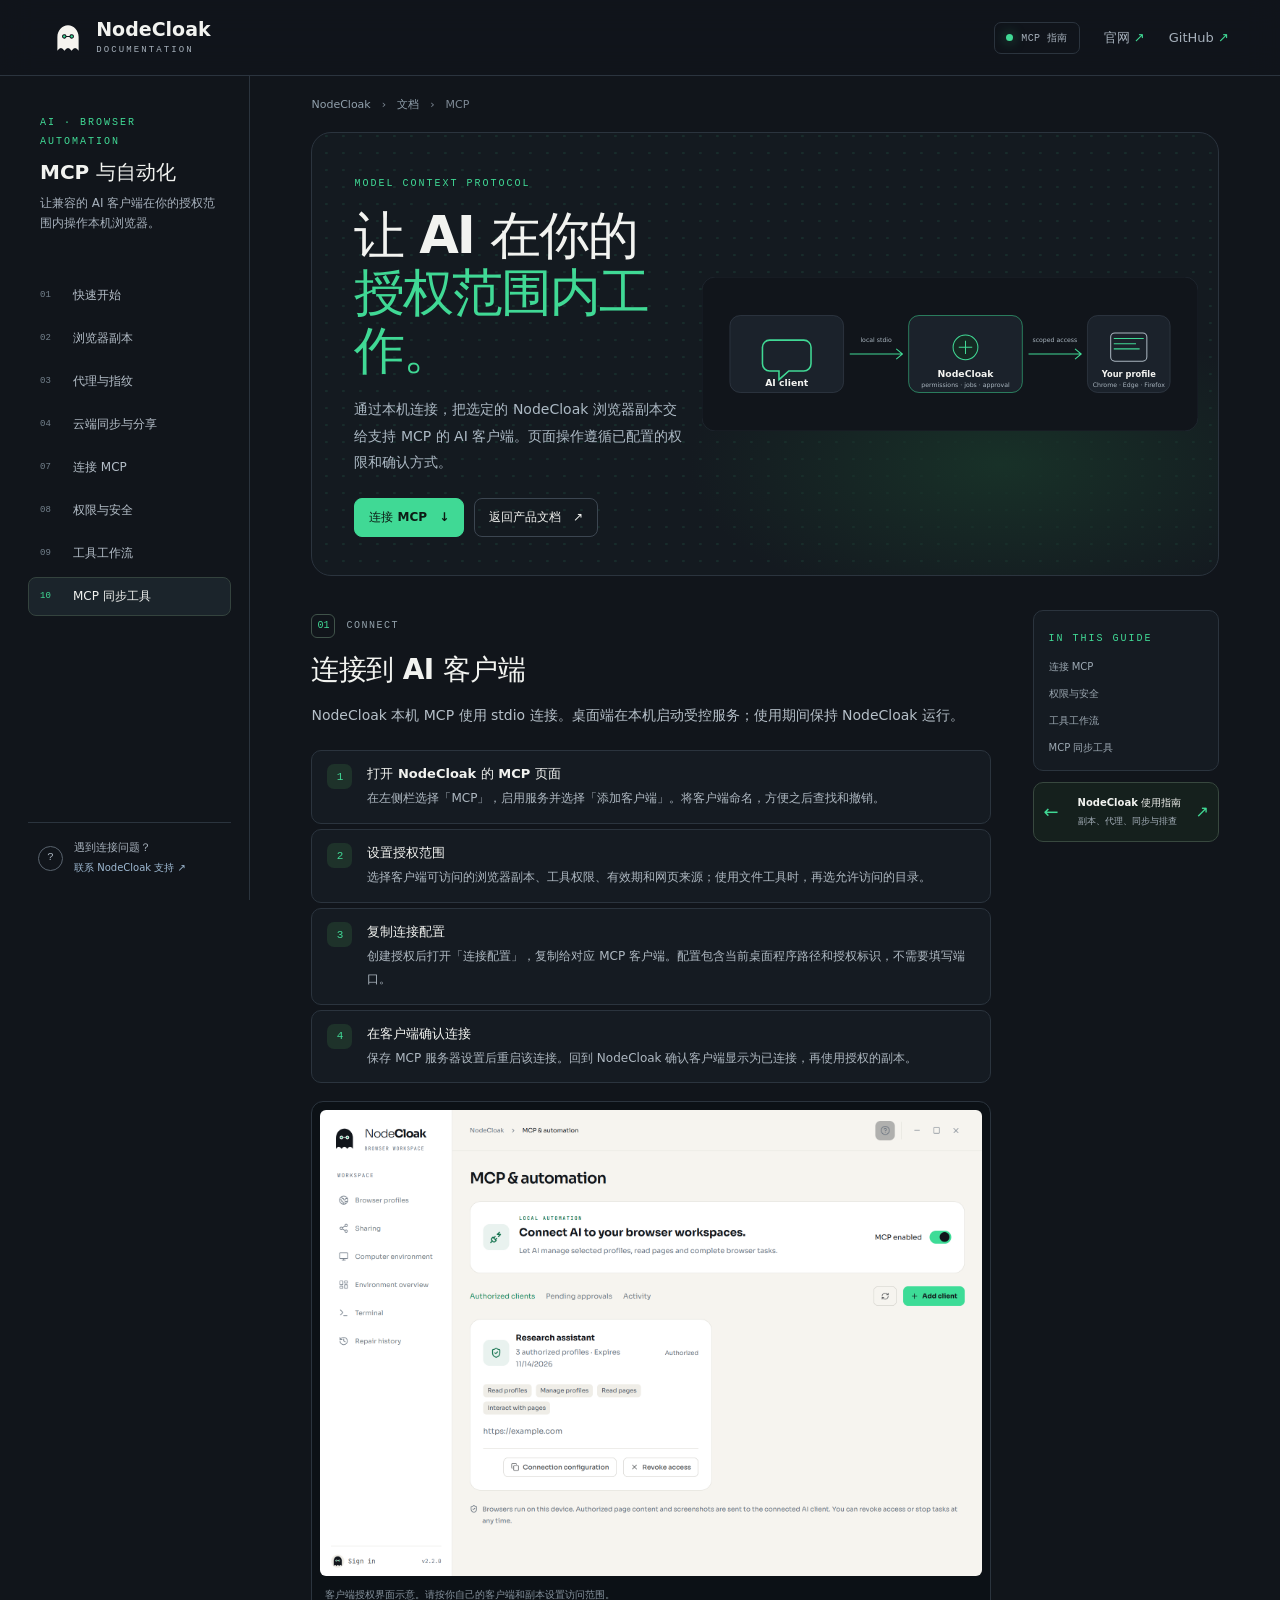
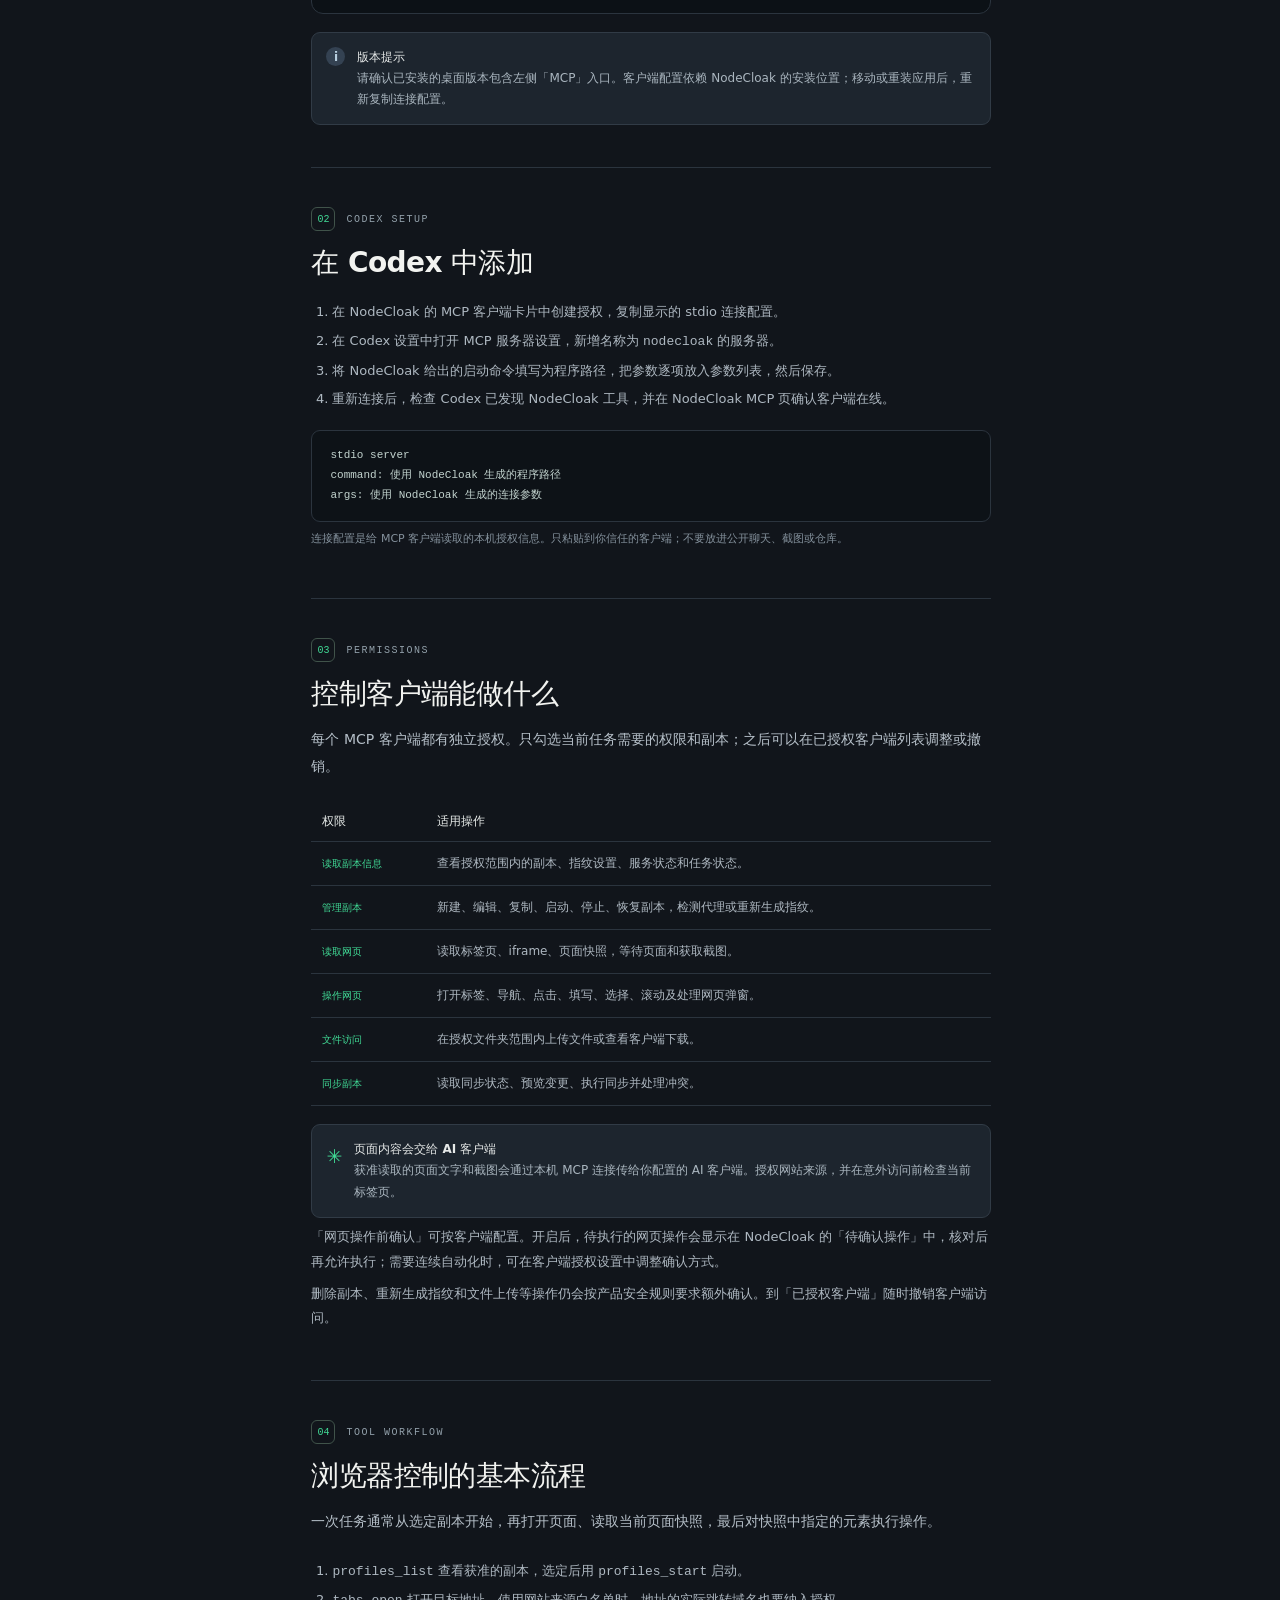
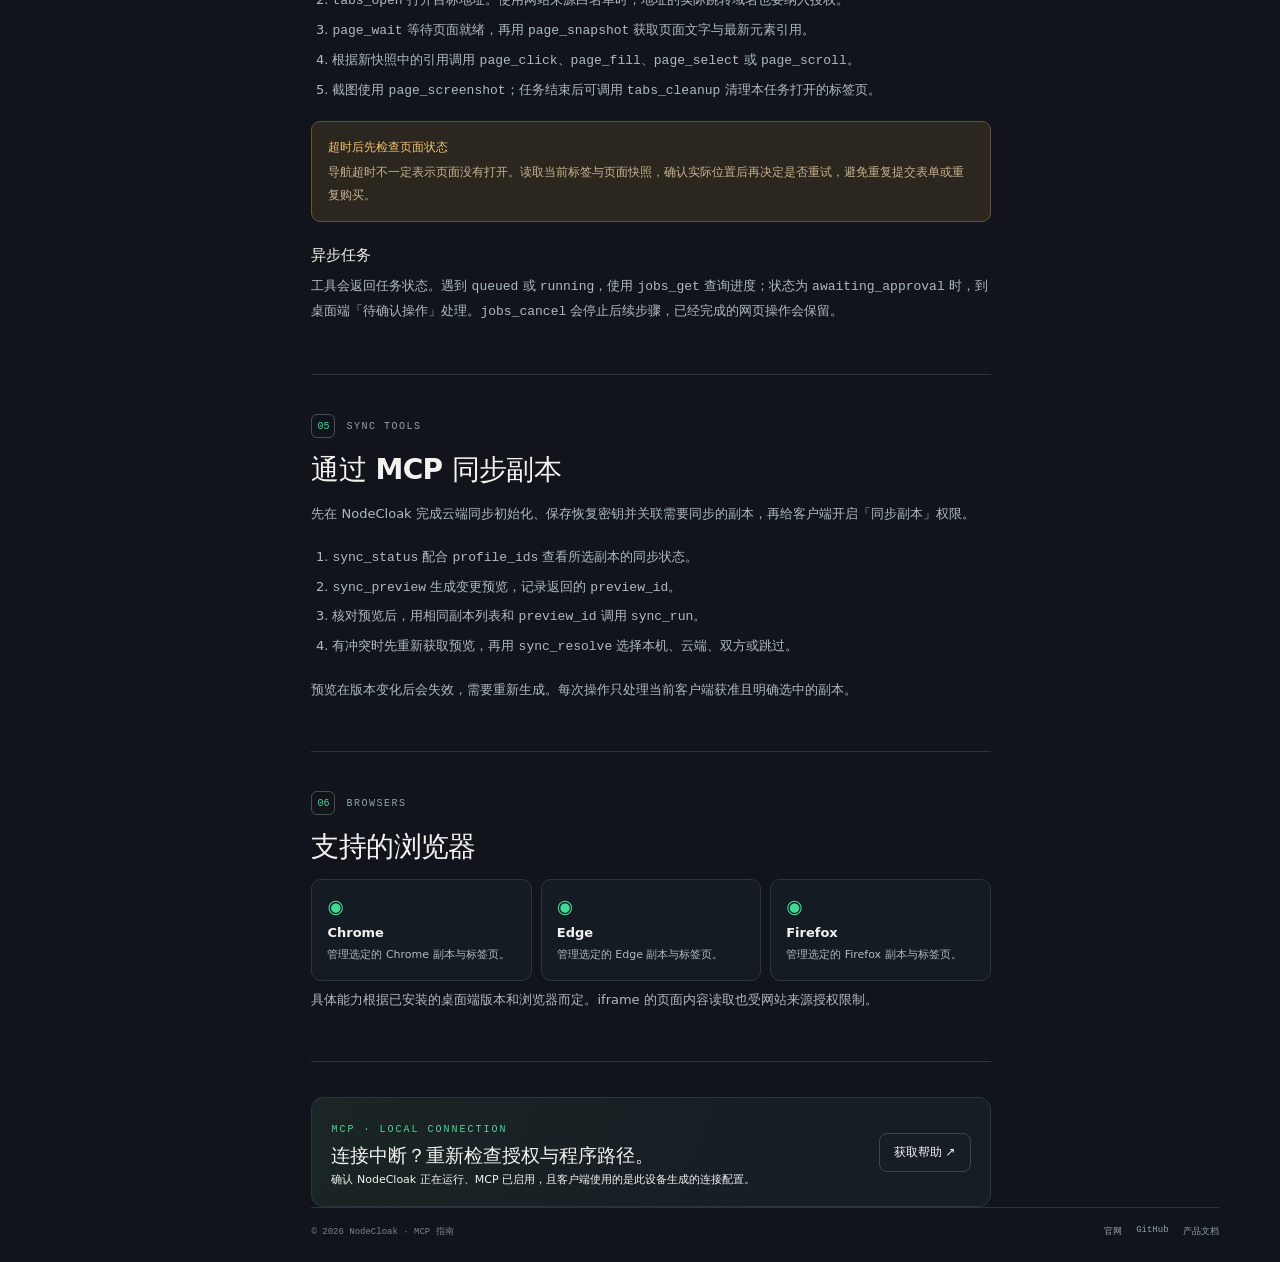
==== mcp.html @ 2ee0578e "docs: publish NodeCloak product and MCP guides" ====
<!doctype html>
<html lang="zh-CN">
<head>
  <meta charset="utf-8"><meta name="viewport" content="width=device-width, initial-scale=1"><meta name="theme-color" content="#11151b">
  <meta name="description" content="NodeCloak MCP 用户指南：将本机 Chrome、Edge、Firefox 副本连接到支持 MCP 的 AI 客户端。">
  <title>MCP 与自动化 · NodeCloak 文档</title><link rel="icon" type="image/svg+xml" href="assets/logo.svg"><link rel="stylesheet" href="assets/docs.css"><script defer src="assets/docs.js"></script>
</head>
<body class="mcp-page">
  <a class="skip" href="#content">跳到文档</a>
  <header class="topbar"><a class="brand" href="index.html" aria-label="NodeCloak 文档首页"><img src="assets/logo.svg" alt=""><span>Node<span class="brand-strong">Cloak</span><small>DOCUMENTATION</small></span></a><div class="top-actions"><span class="version"><i></i> MCP 指南</span><a class="top-link" href="https://nodecloak.com/">官网 <span>↗</span></a><a class="top-link github" href="https://github.com/nodecloak/nodecloak-docs">GitHub <span>↗</span></a><button class="menu-button" type="button" aria-expanded="false" aria-controls="sidebar">目录</button></div></header>
  <div class="layout"><aside class="sidebar" id="sidebar" aria-label="文档目录"><div class="sidebar-intro"><span class="eyebrow">AI · BROWSER AUTOMATION</span><h2>MCP 与自动化</h2><p>让兼容的 AI 客户端在你的授权范围内操作本机浏览器。</p></div><nav class="side-nav"><a href="index.html#start"><span>01</span>快速开始</a><a href="index.html#profiles"><span>02</span>浏览器副本</a><a href="index.html#proxy"><span>03</span>代理与指纹</a><a href="index.html#sync"><span>04</span>云端同步与分享</a><a class="active" href="#connect"><span>07</span>连接 MCP</a><a href="#permissions"><span>08</span>权限与安全</a><a href="#workflow"><span>09</span>工具工作流</a><a href="#sync-tools"><span>10</span>MCP 同步工具</a></nav><div class="sidebar-bottom"><div class="help-mark">?</div><p>遇到连接问题？<br><a href="https://nodecloak.com/contact/">联系 NodeCloak 支持 ↗</a></p></div></aside>
  <main id="content" class="content"><div class="crumb"><a href="https://nodecloak.com/">NodeCloak</a><span>›</span><a href="index.html">文档</a><span>›</span><span>MCP</span></div>
    <section class="hero searchable" data-search="MCP AI agent model context protocol stdio browser automation Codex Chrome Edge Firefox"><div class="hero-copy"><span class="eyebrow">MODEL CONTEXT PROTOCOL</span><h1>让 AI 在你的<br><em>授权范围内工作。</em></h1><p>通过本机连接，把选定的 NodeCloak 浏览器副本交给支持 MCP 的 AI 客户端。页面操作遵循已配置的权限和确认方式。</p><div class="hero-actions"><a class="button primary" href="#connect">连接 MCP <span>↓</span></a><a class="button quiet" href="index.html">返回产品文档 <span>↗</span></a></div></div><div class="hero-art"><img src="assets/mcp-flow.svg" alt="AI 客户端通过本机 stdio 连接 NodeCloak，再访问获准的 Chrome、Edge 或 Firefox 副本"></div></section>
    <div class="article-grid"><article class="article">
      <section id="connect" class="doc-section searchable" data-search="添加连接 安装 stdio Codex 客户端 NodeCloak 设置 连接配置">
        <div class="section-kicker"><span>01</span> CONNECT</div><h2>连接到 AI 客户端</h2><p class="intro">NodeCloak 本机 MCP 使用 stdio 连接。桌面端在本机启动受控服务；使用期间保持 NodeCloak 运行。</p>
        <div class="steps"><div class="step"><b>1</b><div><h3>打开 NodeCloak 的 MCP 页面</h3><p>在左侧栏选择「MCP」，启用服务并选择「添加客户端」。将客户端命名，方便之后查找和撤销。</p></div></div><div class="step"><b>2</b><div><h3>设置授权范围</h3><p>选择客户端可访问的浏览器副本、工具权限、有效期和网页来源；使用文件工具时，再选允许访问的目录。</p></div></div><div class="step"><b>3</b><div><h3>复制连接配置</h3><p>创建授权后打开「连接配置」，复制给对应 MCP 客户端。配置包含当前桌面程序路径和授权标识，不需要填写端口。</p></div></div><div class="step"><b>4</b><div><h3>在客户端确认连接</h3><p>保存 MCP 服务器设置后重启该连接。回到 NodeCloak 确认客户端显示为已连接，再使用授权的副本。</p></div></div></div>
        <figure class="screenshot"><img src="assets/mcp-client-example.png" alt="NodeCloak MCP 页面中的客户端授权设置示意"><figcaption>客户端授权界面示意。请按你自己的客户端和副本设置访问范围。</figcaption></figure>
        <figure class="note"><span class="note-icon">i</span><figcaption><strong>版本提示</strong><br>请确认已安装的桌面版本包含左侧「MCP」入口。客户端配置依赖 NodeCloak 的安装位置；移动或重装应用后，重新复制连接配置。</figcaption></figure>
      </section>
      <section class="doc-section searchable" data-search="Codex 配置方法 command args CLI codex mcp add">
        <div class="section-kicker"><span>02</span> CODEX SETUP</div><h2>在 Codex 中添加</h2><ol><li>在 NodeCloak 的 MCP 客户端卡片中创建授权，复制显示的 stdio 连接配置。</li><li>在 Codex 设置中打开 MCP 服务器设置，新增名称为 <code>nodecloak</code> 的服务器。</li><li>将 NodeCloak 给出的启动命令填写为程序路径，把参数逐项放入参数列表，然后保存。</li><li>重新连接后，检查 Codex 已发现 NodeCloak 工具，并在 NodeCloak MCP 页确认客户端在线。</li></ol><div class="flow-code">stdio server<br>command: 使用 NodeCloak 生成的程序路径<br>args: 使用 NodeCloak 生成的连接参数</div><p class="muted">连接配置是给 MCP 客户端读取的本机授权信息。只粘贴到你信任的客户端；不要放进公开聊天、截图或仓库。</p></section>
      <section id="permissions" class="doc-section searchable" data-search="权限 管理副本 页面读取 页面写入 文件 同步 授权 确认点击 输入导航 安全">
        <div class="section-kicker"><span>03</span> PERMISSIONS</div><h2>控制客户端能做什么</h2><p class="intro">每个 MCP 客户端都有独立授权。只勾选当前任务需要的权限和副本；之后可以在已授权客户端列表调整或撤销。</p>
        <table class="permission-table"><thead><tr><th>权限</th><th>适用操作</th></tr></thead><tbody><tr><td><code>读取副本信息</code></td><td>查看授权范围内的副本、指纹设置、服务状态和任务状态。</td></tr><tr><td><code>管理副本</code></td><td>新建、编辑、复制、启动、停止、恢复副本，检测代理或重新生成指纹。</td></tr><tr><td><code>读取网页</code></td><td>读取标签页、iframe、页面快照，等待页面和获取截图。</td></tr><tr><td><code>操作网页</code></td><td>打开标签、导航、点击、填写、选择、滚动及处理网页弹窗。</td></tr><tr><td><code>文件访问</code></td><td>在授权文件夹范围内上传文件或查看客户端下载。</td></tr><tr><td><code>同步副本</code></td><td>读取同步状态、预览变更、执行同步并处理冲突。</td></tr></tbody></table>
        <figure class="callout"><span>✳</span><figcaption><strong>页面内容会交给 AI 客户端</strong><br>获准读取的页面文字和截图会通过本机 MCP 连接传给你配置的 AI 客户端。授权网站来源，并在意外访问前检查当前标签页。</figcaption></figure><p>「网页操作前确认」可按客户端配置。开启后，待执行的网页操作会显示在 NodeCloak 的「待确认操作」中，核对后再允许执行；需要连续自动化时，可在客户端授权设置中调整确认方式。</p><p>删除副本、重新生成指纹和文件上传等操作仍会按产品安全规则要求额外确认。到「已授权客户端」随时撤销客户端访问。</p></section>
      <section id="workflow" class="doc-section searchable" data-search="工具 调用 工作流 jobs_get profiles_list profiles_start tabs_open page_snapshot page_click page_fill screenshot timeout error">
        <div class="section-kicker"><span>04</span> TOOL WORKFLOW</div><h2>浏览器控制的基本流程</h2><p class="intro">一次任务通常从选定副本开始，再打开页面、读取当前页面快照，最后对快照中指定的元素执行操作。</p><ol><li><code>profiles_list</code> 查看获准的副本，选定后用 <code>profiles_start</code> 启动。</li><li><code>tabs_open</code> 打开目标地址。使用网站来源白名单时，地址的实际跳转域名也要纳入授权。</li><li><code>page_wait</code> 等待页面就绪，再用 <code>page_snapshot</code> 获取页面文字与最新元素引用。</li><li>根据新快照中的引用调用 <code>page_click</code>、<code>page_fill</code>、<code>page_select</code> 或 <code>page_scroll</code>。</li><li>截图使用 <code>page_screenshot</code>；任务结束后可调用 <code>tabs_cleanup</code> 清理本任务打开的标签页。</li></ol><div class="warning"><b>超时后先检查页面状态</b><p>导航超时不一定表示页面没有打开。读取当前标签与页面快照，确认实际位置后再决定是否重试，避免重复提交表单或重复购买。</p></div><h3>异步任务</h3><p>工具会返回任务状态。遇到 <code>queued</code> 或 <code>running</code>，使用 <code>jobs_get</code> 查询进度；状态为 <code>awaiting_approval</code> 时，到桌面端「待确认操作」处理。<code>jobs_cancel</code> 会停止后续步骤，已经完成的网页操作会保留。</p></section>
      <section id="sync-tools" class="doc-section searchable" data-search="MCP 同步工具 sync_status sync_preview sync_run sync_resolve profile_ids preview_id 冲突">
        <div class="section-kicker"><span>05</span> SYNC TOOLS</div><h2>通过 MCP 同步副本</h2><p>先在 NodeCloak 完成云端同步初始化、保存恢复密钥并关联需要同步的副本，再给客户端开启「同步副本」权限。</p><ol><li><code>sync_status</code> 配合 <code>profile_ids</code> 查看所选副本的同步状态。</li><li><code>sync_preview</code> 生成变更预览，记录返回的 <code>preview_id</code>。</li><li>核对预览后，用相同副本列表和 <code>preview_id</code> 调用 <code>sync_run</code>。</li><li>有冲突时先重新获取预览，再用 <code>sync_resolve</code> 选择本机、云端、双方或跳过。</li></ol><p>预览在版本变化后会失效，需要重新生成。每次操作只处理当前客户端获准且明确选中的副本。</p></section>
      <section class="doc-section searchable" data-search="Chrome Edge Firefox 支持 浏览器 iframe 扩展">
        <div class="section-kicker"><span>06</span> BROWSERS</div><h2>支持的浏览器</h2><div class="card-row"><div class="info-card"><span class="card-symbol">◉</span><h3>Chrome</h3><p>管理选定的 Chrome 副本与标签页。</p></div><div class="info-card"><span class="card-symbol">◉</span><h3>Edge</h3><p>管理选定的 Edge 副本与标签页。</p></div><div class="info-card"><span class="card-symbol">◉</span><h3>Firefox</h3><p>管理选定的 Firefox 副本与标签页。</p></div></div><p>具体能力根据已安装的桌面端版本和浏览器而定。iframe 的页面内容读取也受网站来源授权限制。</p></section>
      <div class="support-card"><div><span class="eyebrow">MCP · LOCAL CONNECTION</span><h3>连接中断？重新检查授权与程序路径。</h3><p>确认 NodeCloak 正在运行、MCP 已启用，且客户端使用的是此设备生成的连接配置。</p></div><a class="button quiet" href="https://nodecloak.com/contact/">获取帮助 ↗</a></div>
    </article><aside class="right-rail"><div class="rail-card"><span class="eyebrow">IN THIS GUIDE</span><nav><a href="#connect">连接 MCP</a><a href="#permissions">权限与安全</a><a href="#workflow">工具工作流</a><a href="#sync-tools">MCP 同步工具</a></nav></div><a class="mcp-card" href="index.html"><span class="mcp-icon">←</span><span><b>NodeCloak 使用指南</b><small>副本、代理、同步与排查</small></span><span class="arrow">↗</span></a></aside></div><footer class="doc-footer"><span>© 2026 NodeCloak · MCP 指南</span><span><a href="https://nodecloak.com/">官网</a><a href="https://github.com/nodecloak/nodecloak-docs">GitHub</a><a href="index.html">产品文档</a></span></footer></main></div>
</body>
</html>
---- assets/docs.css ----
:root{color-scheme:dark;--ink:#11151b;--panel:#171d25;--panel-2:#1d252e;--line:#2b343e;--text:#f2f3f0;--muted:#a6b0bb;--green:#40d995;--blue:#9eb9d2;--mono:"JetBrains Mono",ui-monospace,SFMono-Regular,Consolas,monospace;--sans:Inter,"Sora",ui-sans-serif,system-ui,-apple-system,"Segoe UI",sans-serif;font-family:var(--sans);background:var(--ink);color:var(--text);font-synthesis:none;text-rendering:optimizeLegibility;scroll-behavior:smooth}*{box-sizing:border-box}body{margin:0;min-width:320px}.skip{position:fixed;left:12px;top:-80px;z-index:30;padding:12px 16px;background:var(--green);color:#07140e;border-radius:8px}.skip:focus{top:12px}a{color:var(--blue);text-decoration:none}a:hover{color:var(--green)}button,input{font:inherit}.topbar{height:76px;position:sticky;top:0;z-index:10;display:flex;align-items:center;justify-content:space-between;padding:0 clamp(18px,4vw,56px);background:rgba(17,21,27,.93);border-bottom:1px solid var(--line);backdrop-filter:blur(16px)}.brand{display:flex;align-items:center;gap:11px;color:var(--text);font-size:19px;line-height:1;font-weight:550}.brand img{width:34px;height:42px;object-fit:contain}.brand-strong{font-weight:800}.brand small{display:block;margin-top:6px;color:var(--muted);font:9px var(--mono);letter-spacing:2.1px}.top-actions{display:flex;align-items:center;gap:24px}.top-link{font-size:13px;color:var(--muted)}.top-link span{color:var(--green)}.version{display:flex;align-items:center;gap:8px;padding:8px 11px;border:1px solid var(--line);border-radius:7px;color:var(--muted);font:10px var(--mono);letter-spacing:.4px}.version i{width:7px;height:7px;border-radius:50%;background:var(--green);box-shadow:0 0 12px #40d99588}.menu-button{display:none;background:var(--panel-2);border:1px solid var(--line);color:var(--text);padding:8px 12px;border-radius:8px}.layout{display:grid;grid-template-columns:250px minmax(0,1fr);max-width:1600px;margin:auto}.sidebar{position:sticky;top:76px;height:calc(100vh - 76px);padding:34px 18px 22px 28px;border-right:1px solid var(--line);display:flex;flex-direction:column}.sidebar-intro{padding:0 12px 20px}.eyebrow{color:var(--green);font:10px var(--mono);letter-spacing:2px}.sidebar-intro h2{font-size:20px;margin:11px 0 7px}.sidebar-intro p{font-size:12px;line-height:1.7;color:var(--muted);margin:0}.search{display:flex;align-items:center;gap:8px;height:38px;padding:0 10px;border:1px solid var(--line);background:#141920;border-radius:8px;color:var(--muted)}.search>span{font-size:21px;line-height:1}.search input{min-width:0;width:100%;border:0;outline:0;background:transparent;color:var(--text);font-size:12px}.search input::placeholder{color:#74808b}.search kbd{white-space:nowrap;border:1px solid #3a444f;border-radius:4px;padding:3px 5px;color:#8995a0;font:9px var(--mono)}.side-nav{display:grid;gap:4px;margin-top:22px}.side-nav a{display:flex;align-items:center;gap:12px;padding:10px 11px;border:1px solid transparent;border-radius:8px;color:#b4bec8;font-size:12px;transition:background .15s,color .15s}.side-nav a span{width:21px;color:#74818d;font:9px var(--mono)}.side-nav a:hover,.side-nav a.active{background:#1b242b;color:var(--text)}.side-nav a.active{border-color:#34433e}.side-nav a.active span,.side-nav .mcp-nav span{color:var(--green)}.side-nav .mcp-nav{margin-top:10px;border-top:1px solid var(--line);border-radius:0;padding-top:18px}.sidebar-bottom{display:flex;align-items:center;gap:11px;margin-top:auto;padding:15px 10px 0;border-top:1px solid var(--line);color:var(--muted);font-size:11px;line-height:1.8}.help-mark{display:grid;place-items:center;flex:none;width:25px;height:25px;border:1px solid #59636e;border-radius:50%;font-family:var(--mono)}.sidebar-bottom p{margin:0}.sidebar-bottom a{font-size:10px}.content{min-width:0;padding:0 clamp(22px,4.8vw,72px) 36px}.crumb{height:56px;display:flex;align-items:center;gap:11px;color:#7e8995;font-size:11px}.crumb a{color:#91a0ac}.hero{position:relative;overflow:hidden;min-height:310px;padding:38px 42px;border:1px solid var(--line);border-radius:20px;background:radial-gradient(ellipse at 76% 75%,#183128 0%,transparent 32%),radial-gradient(circle at 85% 18%,#40d99519 1px,transparent 1.5px);background-color:#141a20;background-size:auto,17px 17px;display:grid;grid-template-columns:minmax(330px,.82fr) minmax(320px,1.18fr);align-items:center;gap:18px}.hero-copy{position:relative;z-index:1}.hero h1{font-size:clamp(34px,4vw,52px);letter-spacing:-2px;line-height:1.12;margin:17px 0}.hero h1 em{font-style:normal;color:var(--green)}.hero-copy>p{max-width:530px;color:#adbac5;font-size:14px;line-height:1.9;margin:0}.hero-art{margin-right:-22px}.hero-art img{display:block;width:100%;height:auto}.hero-actions{display:flex;gap:10px;margin-top:22px}.button{display:inline-flex;align-items:center;gap:12px;padding:10px 14px;border:1px solid #3c4651;border-radius:8px;color:var(--text);font-size:12px}.button.primary{background:var(--green);border-color:var(--green);color:#0c1b14;font-weight:700}.button:hover{border-color:var(--green)}.article-grid{display:grid;grid-template-columns:minmax(0,1fr) 186px;gap:42px;align-items:start;margin-top:34px}.article{min-width:0}.doc-section{padding:4px 0 42px;margin-bottom:35px;border-bottom:1px solid var(--line);scroll-margin-top:96px}.section-kicker{display:flex;align-items:center;gap:11px;color:#92a0aa;font:10px var(--mono);letter-spacing:1.5px}.section-kicker span{display:grid;place-items:center;width:24px;height:24px;border:1px solid #40534a;border-radius:6px;color:var(--green);letter-spacing:0}.doc-section h2{margin:13px 0;font-size:28px;letter-spacing:-.6px}.doc-section h3{font-size:15px;margin:24px 0 9px}.doc-section p,.doc-section li{color:#aeb8c1;font-size:13px;line-height:1.9}.doc-section p{margin:7px 0}.doc-section .intro{font-size:14px;margin:0 0 22px;color:#b6c0c9}.doc-section ul,.doc-section ol{padding-left:21px}.doc-section li{padding:2px 0}.steps{display:grid;gap:5px}.step{display:grid;grid-template-columns:27px 1fr;gap:13px;padding:13px 15px;border:1px solid var(--line);border-radius:10px;background:#151b22}.step>b{display:grid;place-items:center;width:25px;height:25px;border-radius:7px;background:#1e322a;color:var(--green);font:11px var(--mono)}.step h3{margin:1px 0 4px;font-size:13px}.step p{margin:0;font-size:12px}.note,.callout{display:flex;gap:12px;margin:18px 0 0;padding:14px;border-radius:9px;background:#1d252e;border:1px solid #313b46;color:#aab6bf}.note{font-size:12px;line-height:1.75}.note-icon{display:grid;place-items:center;flex:none;border-radius:50%;width:19px;height:19px;background:#344252;color:#b8cfdf;font-weight:700}.note strong,.callout strong{color:#e6e9e8}.card-row{display:grid;grid-template-columns:repeat(3,minmax(0,1fr));gap:9px}.info-card{padding:15px;border:1px solid var(--line);background:#151b22;border-radius:10px}.card-symbol{color:var(--green);font-size:19px}.info-card h3{margin:8px 0 5px;font-size:13px}.info-card p{font-size:11px;line-height:1.75;margin:0}.setting-list{border-top:1px solid var(--line)}.setting-list>div{display:grid;grid-template-columns:100px 1fr;gap:15px;padding:12px 4px;border-bottom:1px solid var(--line)}.setting-list b{font-size:12px;color:#e7eae9}.setting-list p{margin:0;font-size:12px}.callout{font-size:12px;line-height:1.8}.callout>span{font-size:19px;color:var(--green)}.diagram{padding:0;margin:18px 0 22px}.diagram img{display:block;width:100%;border:1px solid var(--line);border-radius:16px}.warning{padding:14px 16px;border:1px solid #665234;border-radius:9px;background:#2b261e;color:#f2c372}.warning b{font-size:12px}.warning p{margin:5px 0 0;color:#c8b38f;font-size:12px}.muted{color:#84919c!important;font-size:11px!important}.terminal-card{overflow:hidden;margin:17px 0;border:1px solid var(--line);border-radius:11px;background:#0d1217}.terminal-bar{height:36px;display:flex;align-items:center;gap:6px;padding:0 12px;border-bottom:1px solid var(--line);color:#8996a1;font:10px var(--mono)}.terminal-bar i{width:7px;height:7px;border-radius:50%;background:#505d68}.terminal-bar i:first-child{background:#d37b70}.terminal-bar i:nth-child(2){background:#d5b05e}.terminal-bar i:nth-child(3){background:#64bc8c}.terminal-bar span{margin-left:8px}.terminal-card pre{padding:3px 18px 15px;color:#c4d0d0;font:12px/1.8 var(--mono)}details{border-top:1px solid var(--line)}details:last-of-type{border-bottom:1px solid var(--line)}summary{cursor:pointer;padding:14px 3px;color:#e2e7e5;font-size:13px;list-style:none}summary::-webkit-details-marker{display:none}summary:after{content:\"+\";float:right;color:var(--green);font:18px var(--mono)}details[open] summary:after{content:\"−\"}details p{padding:0 20px 13px 3px;margin:0!important}.support-card{display:flex;justify-content:space-between;align-items:center;gap:15px;margin-top:22px;padding:19px;border:1px solid var(--line);border-radius:12px;background:linear-gradient(110deg,#1a2524,#171d25 70%)}.support-card h3{margin:7px 0 3px}.support-card p{max-width:430px;font-size:11px;margin:0}.right-rail{position:sticky;top:96px}.rail-card{padding:15px;border:1px solid var(--line);border-radius:10px;background:#151b22}.rail-card nav{display:grid;gap:13px;margin-top:15px}.rail-card nav a{font-size:10px;color:#9da9b3}.rail-card nav a:hover{color:var(--green)}.mcp-card{display:grid;grid-template-columns:26px 1fr 12px;align-items:center;gap:8px;margin-top:11px;padding:13px 10px;border:1px solid #38483f;border-radius:10px;background:#15201d;color:var(--text)}.mcp-icon{color:var(--green);font-size:18px}.mcp-card b,.mcp-card small{display:block}.mcp-card b{font-size:10px}.mcp-card small{margin-top:5px;color:var(--muted);font-size:9px}.mcp-card .arrow{color:var(--green)}.doc-footer{display:flex;justify-content:space-between;gap:14px;padding-top:17px;border-top:1px solid var(--line);color:#77838e;font:9px var(--mono)}.doc-footer>span:last-child{display:flex;gap:14px}.doc-footer a{color:#91a0ac}.doc-footer a:hover{color:var(--green)}.empty-state{display:none;padding:28px;text-align:center;color:var(--muted);border:1px dashed var(--line);border-radius:10px}.mcp-page .hero{min-height:270px}.mcp-page .hero-art{display:grid;place-items:center}.mcp-page .hero-art img{max-width:540px}.permission-table{width:100%;border-collapse:collapse;margin:16px 0;font-size:12px}.permission-table th,.permission-table td{padding:11px;text-align:left;border-bottom:1px solid var(--line);vertical-align:top}.permission-table th{color:#e6eae8;font-weight:650}.permission-table td{color:#aeb8c1;line-height:1.75}.permission-table code{color:var(--green);font-family:var(--mono);font-size:10px}.screenshot{margin:18px 0;padding:8px;border:1px solid var(--line);border-radius:12px;background:#0c1116}.screenshot img{width:100%;height:auto;border-radius:6px}.screenshot figcaption{padding:8px 5px 3px;color:#86939e;font-size:10px}.flow-code{padding:15px 18px;border:1px solid var(--line);border-radius:9px;background:#0d1217;color:#c3d4cf;font:11px/1.8 var(--mono);overflow:auto}.anchor-target{scroll-margin-top:94px}@media(max-width:1050px){.layout{grid-template-columns:215px minmax(0,1fr)}.sidebar{padding-left:17px}.article-grid{grid-template-columns:minmax(0,1fr)}.right-rail{display:none}.hero{grid-template-columns:1fr minmax(230px,.75fr);padding:30px}.content{padding-left:30px;padding-right:30px}}@media(max-width:700px){.topbar{height:62px;padding:0 15px}.top-actions{gap:12px}.version,.top-link{display:none}.menu-button{display:block}.layout{display:block}.sidebar{position:fixed;z-index:9;top:62px;left:0;bottom:0;width:280px;height:auto;padding:24px 18px;background:#11151b;border-right:1px solid var(--line);transform:translateX(-105%);transition:transform .2s ease}.sidebar.open{transform:translateX(0)}.content{padding:0 16px 24px}.crumb{height:45px}.hero{display:block;padding:25px 21px;min-height:0}.hero h1{font-size:37px}.hero-art{margin:20px -12px -8px}.hero-art img{width:100%}.article-grid{margin-top:27px}.doc-section{padding-bottom:31px;margin-bottom:28px}.doc-section h2{font-size:24px}.card-row{grid-template-columns:1fr}.info-card{display:grid;grid-template-columns:25px 1fr;column-gap:8px}.info-card .card-symbol{grid-row:span 2}.info-card h3{margin:1px 0}.setting-list>div{grid-template-columns:75px 1fr;gap:10px}.support-card{align-items:flex-start;flex-direction:column}.doc-footer{flex-direction:column}.doc-footer>span:last-child{flex-wrap:wrap}.permission-table{font-size:10px}.permission-table th,.permission-table td{padding:8px 5px}.mcp-page .hero{padding:24px 20px}.mcp-page .hero-art{margin-top:22px}.skip{font-size:12px}}@media(prefers-reduced-motion:reduce){*,*:before,*:after{scroll-behavior:auto!important;transition:none!important}}
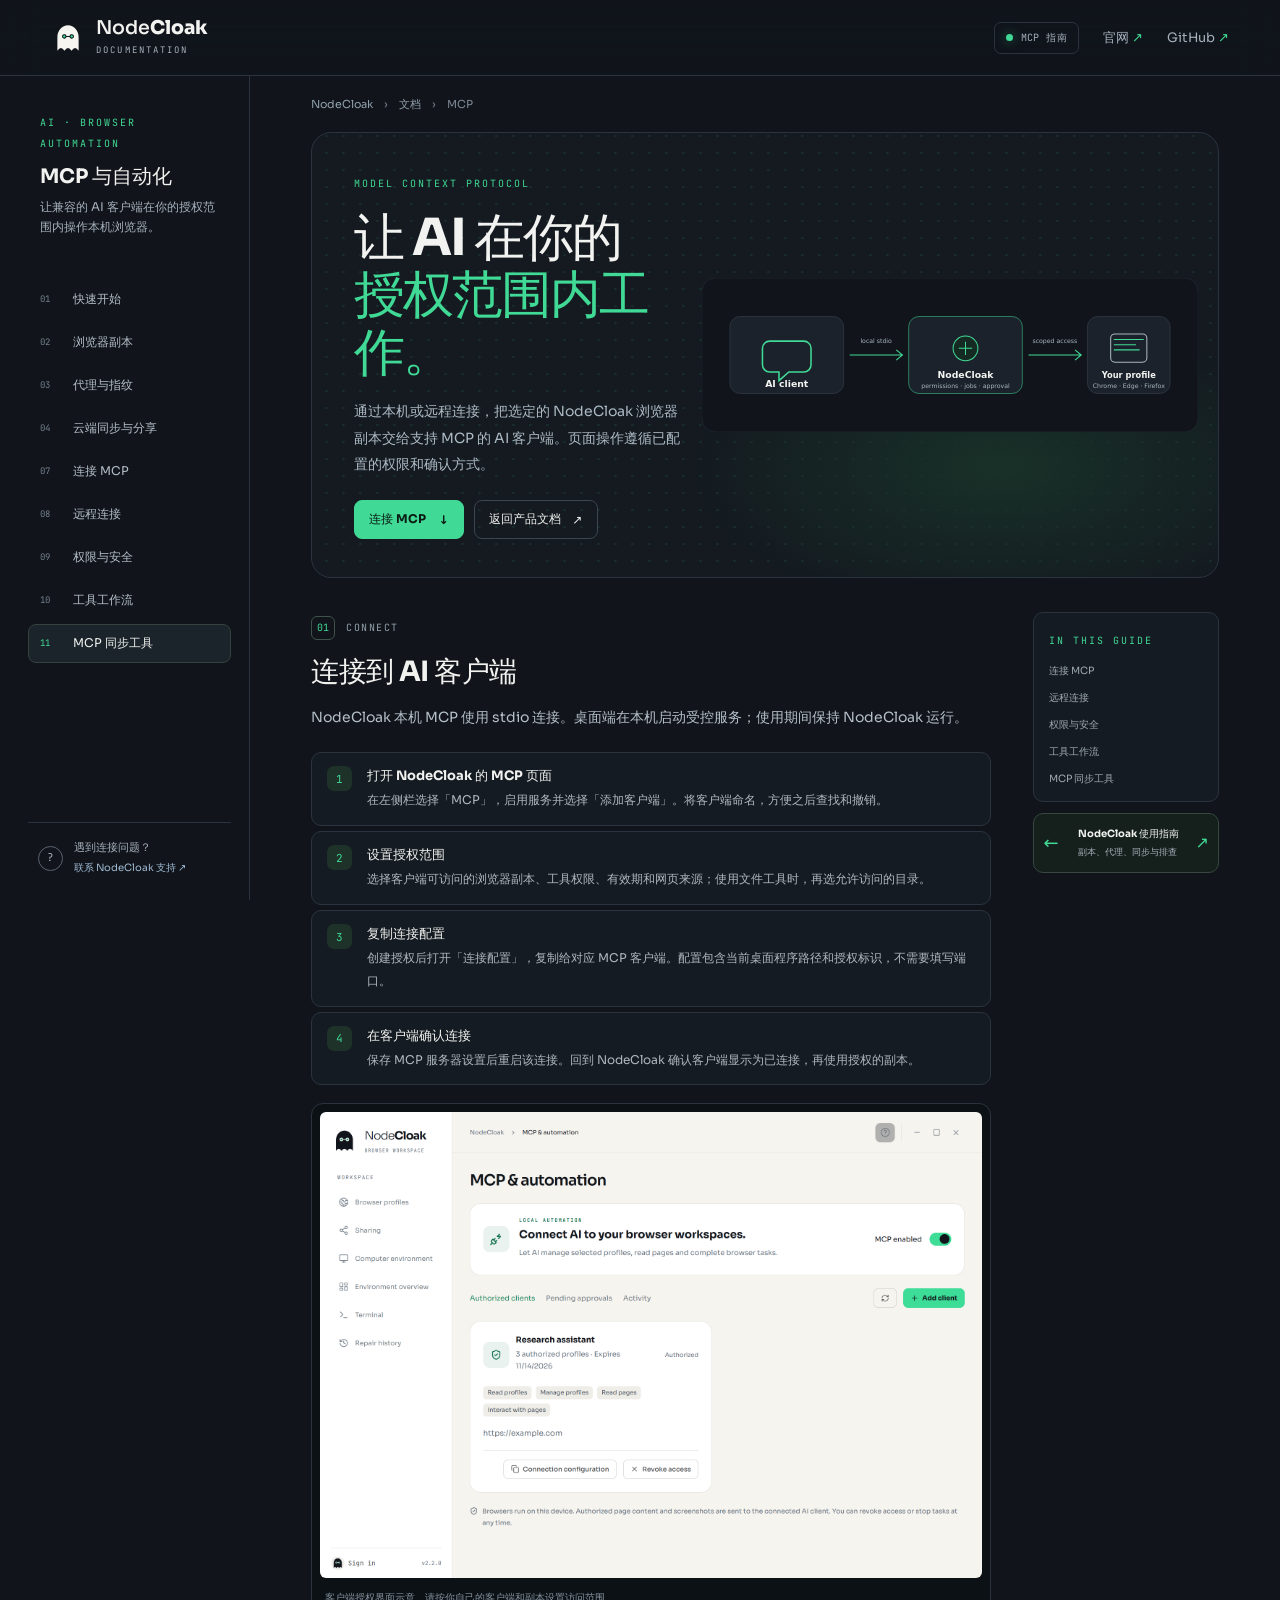
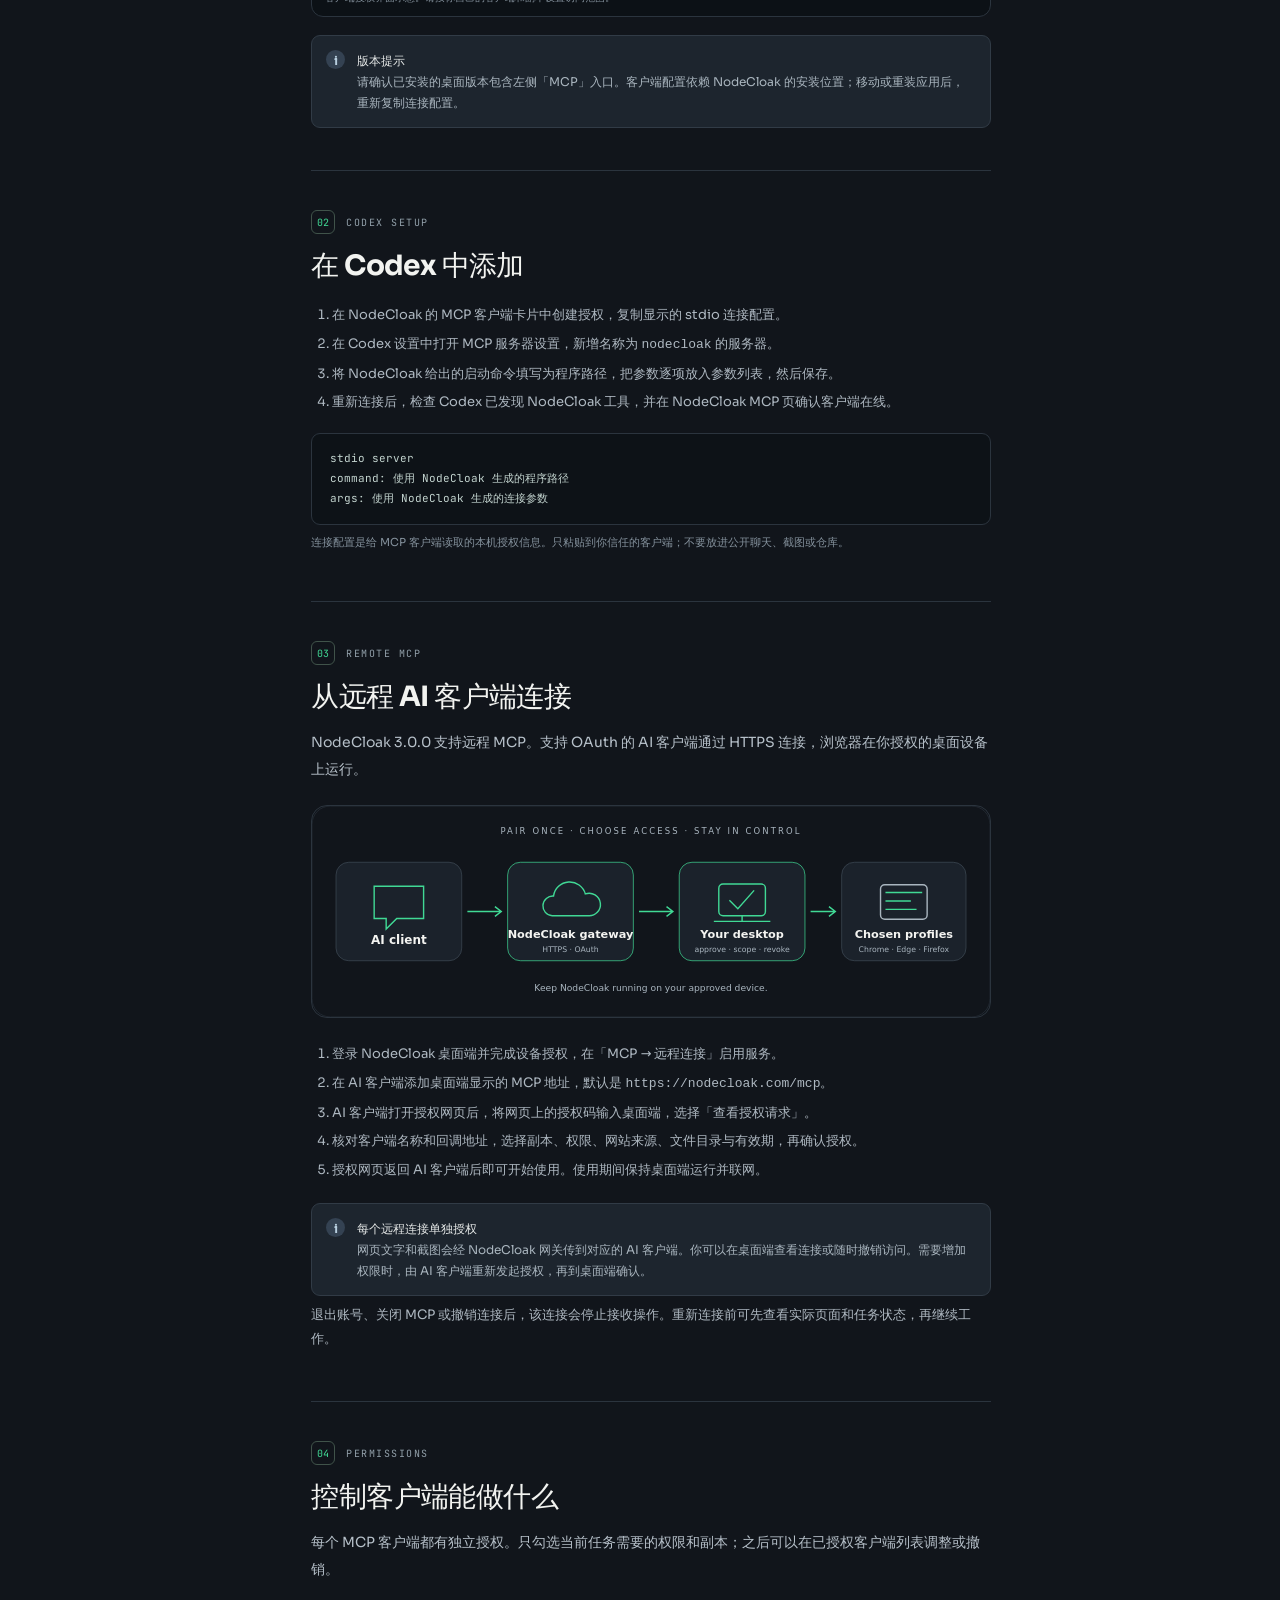
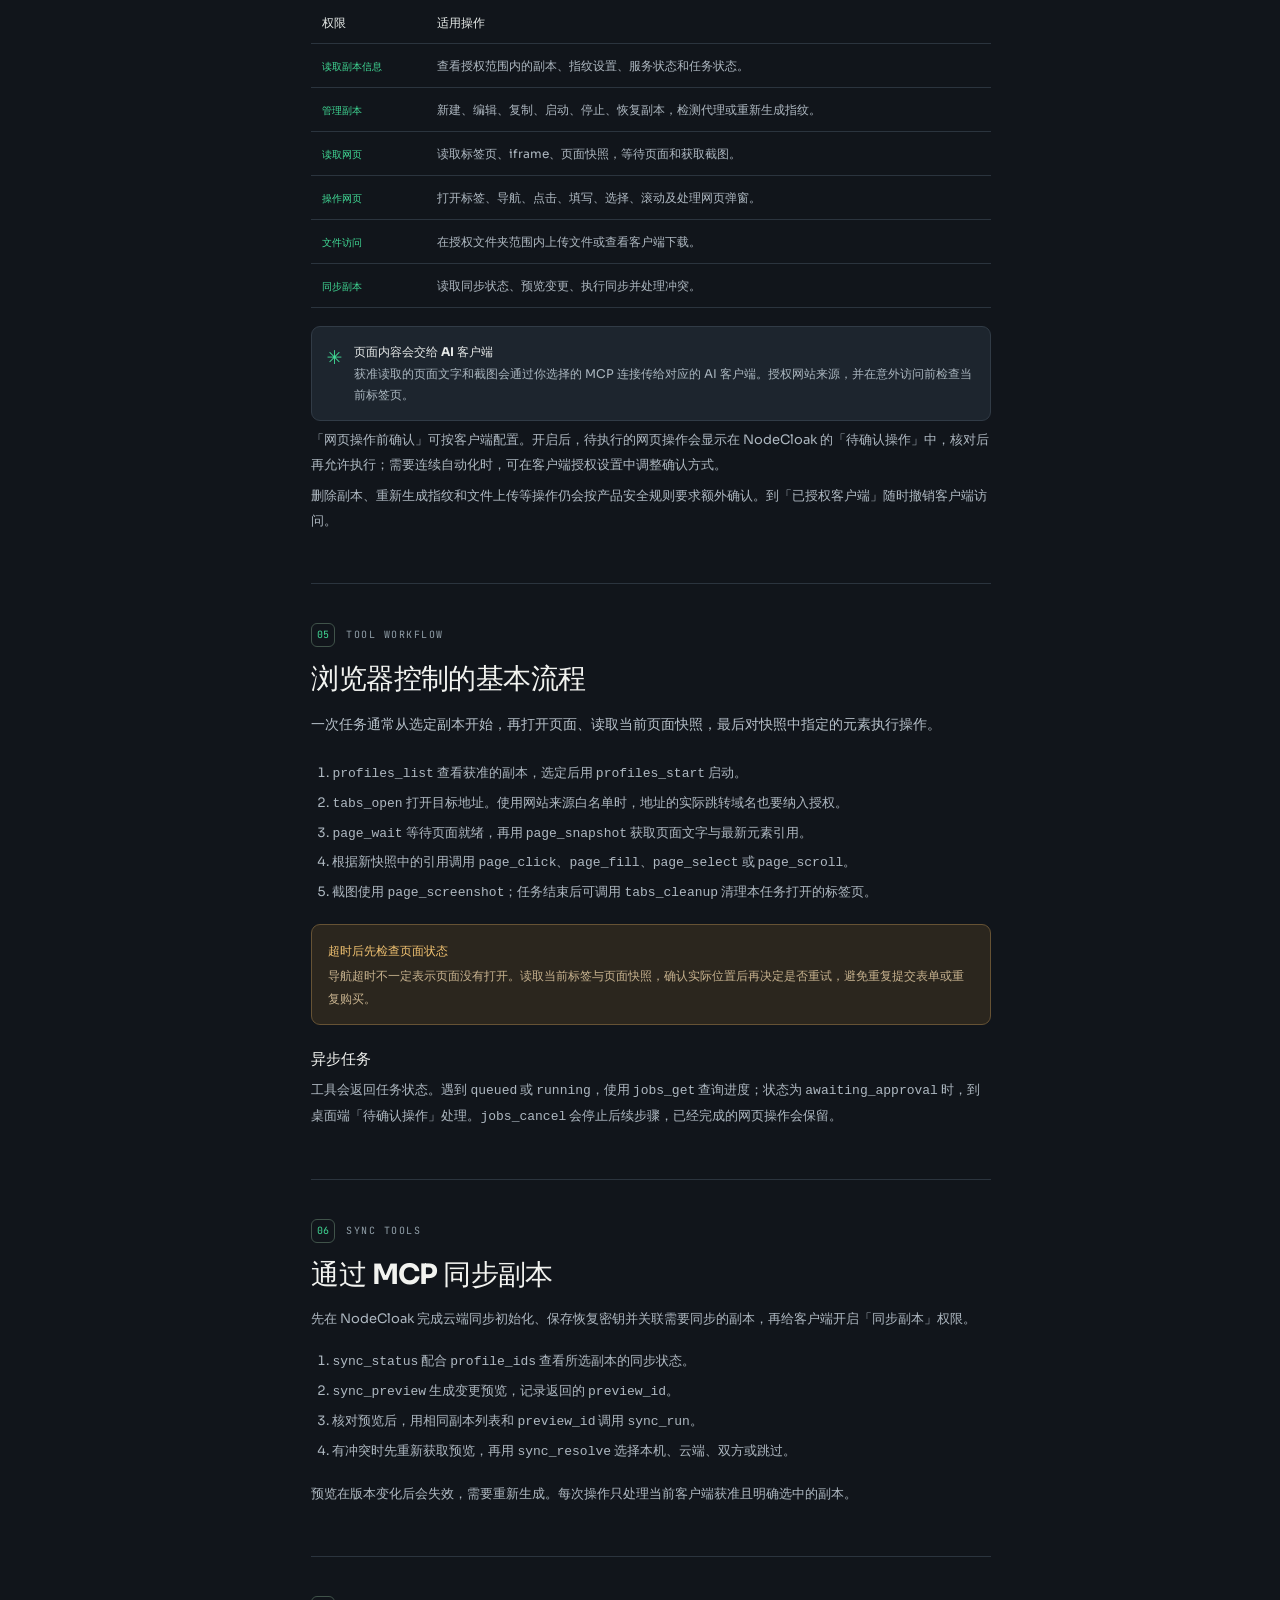
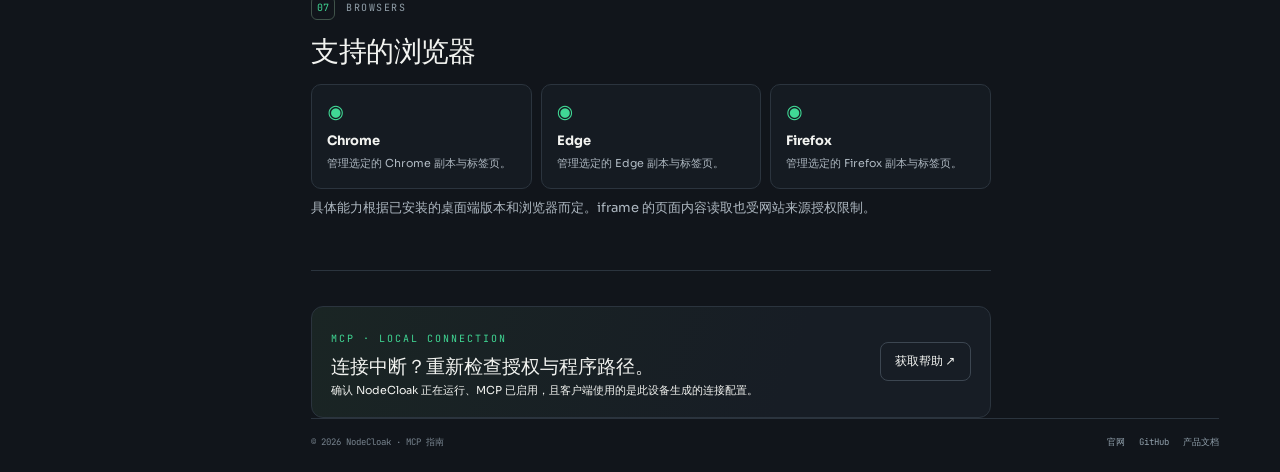
==== commit 7d73ca6b: "docs: add remote MCP connection guide for 3.0.0" ====
--- a/mcp.html
+++ b/mcp.html
@@ -8,9 +8,9 @@
 <body class="mcp-page">
   <a class="skip" href="#content">跳到文档</a>
   <header class="topbar"><a class="brand" href="index.html" aria-label="NodeCloak 文档首页"><img src="assets/logo.svg" alt=""><span>Node<span class="brand-strong">Cloak</span><small>DOCUMENTATION</small></span></a><div class="top-actions"><span class="version"><i></i> MCP 指南</span><a class="top-link" href="https://nodecloak.com/">官网 <span>↗</span></a><a class="top-link github" href="https://github.com/nodecloak/nodecloak-docs">GitHub <span>↗</span></a><button class="menu-button" type="button" aria-expanded="false" aria-controls="sidebar">目录</button></div></header>
-  <div class="layout"><aside class="sidebar" id="sidebar" aria-label="文档目录"><div class="sidebar-intro"><span class="eyebrow">AI · BROWSER AUTOMATION</span><h2>MCP 与自动化</h2><p>让兼容的 AI 客户端在你的授权范围内操作本机浏览器。</p></div><nav class="side-nav"><a href="index.html#start"><span>01</span>快速开始</a><a href="index.html#profiles"><span>02</span>浏览器副本</a><a href="index.html#proxy"><span>03</span>代理与指纹</a><a href="index.html#sync"><span>04</span>云端同步与分享</a><a class="active" href="#connect"><span>07</span>连接 MCP</a><a href="#permissions"><span>08</span>权限与安全</a><a href="#workflow"><span>09</span>工具工作流</a><a href="#sync-tools"><span>10</span>MCP 同步工具</a></nav><div class="sidebar-bottom"><div class="help-mark">?</div><p>遇到连接问题？<br><a href="https://nodecloak.com/contact/">联系 NodeCloak 支持 ↗</a></p></div></aside>
+  <div class="layout"><aside class="sidebar" id="sidebar" aria-label="文档目录"><div class="sidebar-intro"><span class="eyebrow">AI · BROWSER AUTOMATION</span><h2>MCP 与自动化</h2><p>让兼容的 AI 客户端在你的授权范围内操作本机浏览器。</p></div><nav class="side-nav"><a href="index.html#start"><span>01</span>快速开始</a><a href="index.html#profiles"><span>02</span>浏览器副本</a><a href="index.html#proxy"><span>03</span>代理与指纹</a><a href="index.html#sync"><span>04</span>云端同步与分享</a><a class="active" href="#connect"><span>07</span>连接 MCP</a><a href="#remote"><span>08</span>远程连接</a><a href="#permissions"><span>09</span>权限与安全</a><a href="#workflow"><span>10</span>工具工作流</a><a href="#sync-tools"><span>11</span>MCP 同步工具</a></nav><div class="sidebar-bottom"><div class="help-mark">?</div><p>遇到连接问题？<br><a href="https://nodecloak.com/contact/">联系 NodeCloak 支持 ↗</a></p></div></aside>
   <main id="content" class="content"><div class="crumb"><a href="https://nodecloak.com/">NodeCloak</a><span>›</span><a href="index.html">文档</a><span>›</span><span>MCP</span></div>
-    <section class="hero searchable" data-search="MCP AI agent model context protocol stdio browser automation Codex Chrome Edge Firefox"><div class="hero-copy"><span class="eyebrow">MODEL CONTEXT PROTOCOL</span><h1>让 AI 在你的<br><em>授权范围内工作。</em></h1><p>通过本机连接，把选定的 NodeCloak 浏览器副本交给支持 MCP 的 AI 客户端。页面操作遵循已配置的权限和确认方式。</p><div class="hero-actions"><a class="button primary" href="#connect">连接 MCP <span>↓</span></a><a class="button quiet" href="index.html">返回产品文档 <span>↗</span></a></div></div><div class="hero-art"><img src="assets/mcp-flow.svg" alt="AI 客户端通过本机 stdio 连接 NodeCloak，再访问获准的 Chrome、Edge 或 Firefox 副本"></div></section>
+    <section class="hero searchable" data-search="MCP AI agent model context protocol stdio browser automation Codex Chrome Edge Firefox"><div class="hero-copy"><span class="eyebrow">MODEL CONTEXT PROTOCOL</span><h1>让 AI 在你的<br><em>授权范围内工作。</em></h1><p>通过本机或远程连接，把选定的 NodeCloak 浏览器副本交给支持 MCP 的 AI 客户端。页面操作遵循已配置的权限和确认方式。</p><div class="hero-actions"><a class="button primary" href="#connect">连接 MCP <span>↓</span></a><a class="button quiet" href="index.html">返回产品文档 <span>↗</span></a></div></div><div class="hero-art"><img src="assets/mcp-flow.svg" alt="AI 客户端通过本机 stdio 连接 NodeCloak，再访问获准的 Chrome、Edge 或 Firefox 副本"></div></section>
     <div class="article-grid"><article class="article">
       <section id="connect" class="doc-section searchable" data-search="添加连接 安装 stdio Codex 客户端 NodeCloak 设置 连接配置">
         <div class="section-kicker"><span>01</span> CONNECT</div><h2>连接到 AI 客户端</h2><p class="intro">NodeCloak 本机 MCP 使用 stdio 连接。桌面端在本机启动受控服务；使用期间保持 NodeCloak 运行。</p>
@@ -20,17 +20,21 @@
       </section>
       <section class="doc-section searchable" data-search="Codex 配置方法 command args CLI codex mcp add">
         <div class="section-kicker"><span>02</span> CODEX SETUP</div><h2>在 Codex 中添加</h2><ol><li>在 NodeCloak 的 MCP 客户端卡片中创建授权，复制显示的 stdio 连接配置。</li><li>在 Codex 设置中打开 MCP 服务器设置，新增名称为 <code>nodecloak</code> 的服务器。</li><li>将 NodeCloak 给出的启动命令填写为程序路径，把参数逐项放入参数列表，然后保存。</li><li>重新连接后，检查 Codex 已发现 NodeCloak 工具，并在 NodeCloak MCP 页确认客户端在线。</li></ol><div class="flow-code">stdio server<br>command: 使用 NodeCloak 生成的程序路径<br>args: 使用 NodeCloak 生成的连接参数</div><p class="muted">连接配置是给 MCP 客户端读取的本机授权信息。只粘贴到你信任的客户端；不要放进公开聊天、截图或仓库。</p></section>
+      <section id="remote" class="doc-section searchable" data-search="远程 MCP OAuth Streamable HTTP https nodecloak.com/mcp 授权码 设备 配对">
+        <div class="section-kicker"><span>03</span> REMOTE MCP</div><h2>从远程 AI 客户端连接</h2><p class="intro">NodeCloak 3.0.0 支持远程 MCP。支持 OAuth 的 AI 客户端通过 HTTPS 连接，浏览器在你授权的桌面设备上运行。</p><figure class="diagram"><img src="assets/mcp-remote.svg" alt="AI 客户端通过 NodeCloak HTTPS 网关连接，由你在桌面端批准后操作选定的浏览器副本"></figure>
+        <ol><li>登录 NodeCloak 桌面端并完成设备授权，在「MCP → 远程连接」启用服务。</li><li>在 AI 客户端添加桌面端显示的 MCP 地址，默认是 <code>https://nodecloak.com/mcp</code>。</li><li>AI 客户端打开授权网页后，将网页上的授权码输入桌面端，选择「查看授权请求」。</li><li>核对客户端名称和回调地址，选择副本、权限、网站来源、文件目录与有效期，再确认授权。</li><li>授权网页返回 AI 客户端后即可开始使用。使用期间保持桌面端运行并联网。</li></ol><figure class="note"><span class="note-icon">i</span><figcaption><strong>每个远程连接单独授权</strong><br>网页文字和截图会经 NodeCloak 网关传到对应的 AI 客户端。你可以在桌面端查看连接或随时撤销访问。需要增加权限时，由 AI 客户端重新发起授权，再到桌面端确认。</figcaption></figure><p>退出账号、关闭 MCP 或撤销连接后，该连接会停止接收操作。重新连接前可先查看实际页面和任务状态，再继续工作。</p>
+      </section>
       <section id="permissions" class="doc-section searchable" data-search="权限 管理副本 页面读取 页面写入 文件 同步 授权 确认点击 输入导航 安全">
-        <div class="section-kicker"><span>03</span> PERMISSIONS</div><h2>控制客户端能做什么</h2><p class="intro">每个 MCP 客户端都有独立授权。只勾选当前任务需要的权限和副本；之后可以在已授权客户端列表调整或撤销。</p>
+        <div class="section-kicker"><span>04</span> PERMISSIONS</div><h2>控制客户端能做什么</h2><p class="intro">每个 MCP 客户端都有独立授权。只勾选当前任务需要的权限和副本；之后可以在已授权客户端列表调整或撤销。</p>
         <table class="permission-table"><thead><tr><th>权限</th><th>适用操作</th></tr></thead><tbody><tr><td><code>读取副本信息</code></td><td>查看授权范围内的副本、指纹设置、服务状态和任务状态。</td></tr><tr><td><code>管理副本</code></td><td>新建、编辑、复制、启动、停止、恢复副本，检测代理或重新生成指纹。</td></tr><tr><td><code>读取网页</code></td><td>读取标签页、iframe、页面快照，等待页面和获取截图。</td></tr><tr><td><code>操作网页</code></td><td>打开标签、导航、点击、填写、选择、滚动及处理网页弹窗。</td></tr><tr><td><code>文件访问</code></td><td>在授权文件夹范围内上传文件或查看客户端下载。</td></tr><tr><td><code>同步副本</code></td><td>读取同步状态、预览变更、执行同步并处理冲突。</td></tr></tbody></table>
-        <figure class="callout"><span>✳</span><figcaption><strong>页面内容会交给 AI 客户端</strong><br>获准读取的页面文字和截图会通过本机 MCP 连接传给你配置的 AI 客户端。授权网站来源，并在意外访问前检查当前标签页。</figcaption></figure><p>「网页操作前确认」可按客户端配置。开启后，待执行的网页操作会显示在 NodeCloak 的「待确认操作」中，核对后再允许执行；需要连续自动化时，可在客户端授权设置中调整确认方式。</p><p>删除副本、重新生成指纹和文件上传等操作仍会按产品安全规则要求额外确认。到「已授权客户端」随时撤销客户端访问。</p></section>
+        <figure class="callout"><span>✳</span><figcaption><strong>页面内容会交给 AI 客户端</strong><br>获准读取的页面文字和截图会通过你选择的 MCP 连接传给对应的 AI 客户端。授权网站来源，并在意外访问前检查当前标签页。</figcaption></figure><p>「网页操作前确认」可按客户端配置。开启后，待执行的网页操作会显示在 NodeCloak 的「待确认操作」中，核对后再允许执行；需要连续自动化时，可在客户端授权设置中调整确认方式。</p><p>删除副本、重新生成指纹和文件上传等操作仍会按产品安全规则要求额外确认。到「已授权客户端」随时撤销客户端访问。</p></section>
       <section id="workflow" class="doc-section searchable" data-search="工具 调用 工作流 jobs_get profiles_list profiles_start tabs_open page_snapshot page_click page_fill screenshot timeout error">
-        <div class="section-kicker"><span>04</span> TOOL WORKFLOW</div><h2>浏览器控制的基本流程</h2><p class="intro">一次任务通常从选定副本开始，再打开页面、读取当前页面快照，最后对快照中指定的元素执行操作。</p><ol><li><code>profiles_list</code> 查看获准的副本，选定后用 <code>profiles_start</code> 启动。</li><li><code>tabs_open</code> 打开目标地址。使用网站来源白名单时，地址的实际跳转域名也要纳入授权。</li><li><code>page_wait</code> 等待页面就绪，再用 <code>page_snapshot</code> 获取页面文字与最新元素引用。</li><li>根据新快照中的引用调用 <code>page_click</code>、<code>page_fill</code>、<code>page_select</code> 或 <code>page_scroll</code>。</li><li>截图使用 <code>page_screenshot</code>；任务结束后可调用 <code>tabs_cleanup</code> 清理本任务打开的标签页。</li></ol><div class="warning"><b>超时后先检查页面状态</b><p>导航超时不一定表示页面没有打开。读取当前标签与页面快照，确认实际位置后再决定是否重试，避免重复提交表单或重复购买。</p></div><h3>异步任务</h3><p>工具会返回任务状态。遇到 <code>queued</code> 或 <code>running</code>，使用 <code>jobs_get</code> 查询进度；状态为 <code>awaiting_approval</code> 时，到桌面端「待确认操作」处理。<code>jobs_cancel</code> 会停止后续步骤，已经完成的网页操作会保留。</p></section>
+        <div class="section-kicker"><span>05</span> TOOL WORKFLOW</div><h2>浏览器控制的基本流程</h2><p class="intro">一次任务通常从选定副本开始，再打开页面、读取当前页面快照，最后对快照中指定的元素执行操作。</p><ol><li><code>profiles_list</code> 查看获准的副本，选定后用 <code>profiles_start</code> 启动。</li><li><code>tabs_open</code> 打开目标地址。使用网站来源白名单时，地址的实际跳转域名也要纳入授权。</li><li><code>page_wait</code> 等待页面就绪，再用 <code>page_snapshot</code> 获取页面文字与最新元素引用。</li><li>根据新快照中的引用调用 <code>page_click</code>、<code>page_fill</code>、<code>page_select</code> 或 <code>page_scroll</code>。</li><li>截图使用 <code>page_screenshot</code>；任务结束后可调用 <code>tabs_cleanup</code> 清理本任务打开的标签页。</li></ol><div class="warning"><b>超时后先检查页面状态</b><p>导航超时不一定表示页面没有打开。读取当前标签与页面快照，确认实际位置后再决定是否重试，避免重复提交表单或重复购买。</p></div><h3>异步任务</h3><p>工具会返回任务状态。遇到 <code>queued</code> 或 <code>running</code>，使用 <code>jobs_get</code> 查询进度；状态为 <code>awaiting_approval</code> 时，到桌面端「待确认操作」处理。<code>jobs_cancel</code> 会停止后续步骤，已经完成的网页操作会保留。</p></section>
       <section id="sync-tools" class="doc-section searchable" data-search="MCP 同步工具 sync_status sync_preview sync_run sync_resolve profile_ids preview_id 冲突">
-        <div class="section-kicker"><span>05</span> SYNC TOOLS</div><h2>通过 MCP 同步副本</h2><p>先在 NodeCloak 完成云端同步初始化、保存恢复密钥并关联需要同步的副本，再给客户端开启「同步副本」权限。</p><ol><li><code>sync_status</code> 配合 <code>profile_ids</code> 查看所选副本的同步状态。</li><li><code>sync_preview</code> 生成变更预览，记录返回的 <code>preview_id</code>。</li><li>核对预览后，用相同副本列表和 <code>preview_id</code> 调用 <code>sync_run</code>。</li><li>有冲突时先重新获取预览，再用 <code>sync_resolve</code> 选择本机、云端、双方或跳过。</li></ol><p>预览在版本变化后会失效，需要重新生成。每次操作只处理当前客户端获准且明确选中的副本。</p></section>
+        <div class="section-kicker"><span>06</span> SYNC TOOLS</div><h2>通过 MCP 同步副本</h2><p>先在 NodeCloak 完成云端同步初始化、保存恢复密钥并关联需要同步的副本，再给客户端开启「同步副本」权限。</p><ol><li><code>sync_status</code> 配合 <code>profile_ids</code> 查看所选副本的同步状态。</li><li><code>sync_preview</code> 生成变更预览，记录返回的 <code>preview_id</code>。</li><li>核对预览后，用相同副本列表和 <code>preview_id</code> 调用 <code>sync_run</code>。</li><li>有冲突时先重新获取预览，再用 <code>sync_resolve</code> 选择本机、云端、双方或跳过。</li></ol><p>预览在版本变化后会失效，需要重新生成。每次操作只处理当前客户端获准且明确选中的副本。</p></section>
       <section class="doc-section searchable" data-search="Chrome Edge Firefox 支持 浏览器 iframe 扩展">
-        <div class="section-kicker"><span>06</span> BROWSERS</div><h2>支持的浏览器</h2><div class="card-row"><div class="info-card"><span class="card-symbol">◉</span><h3>Chrome</h3><p>管理选定的 Chrome 副本与标签页。</p></div><div class="info-card"><span class="card-symbol">◉</span><h3>Edge</h3><p>管理选定的 Edge 副本与标签页。</p></div><div class="info-card"><span class="card-symbol">◉</span><h3>Firefox</h3><p>管理选定的 Firefox 副本与标签页。</p></div></div><p>具体能力根据已安装的桌面端版本和浏览器而定。iframe 的页面内容读取也受网站来源授权限制。</p></section>
+        <div class="section-kicker"><span>07</span> BROWSERS</div><h2>支持的浏览器</h2><div class="card-row"><div class="info-card"><span class="card-symbol">◉</span><h3>Chrome</h3><p>管理选定的 Chrome 副本与标签页。</p></div><div class="info-card"><span class="card-symbol">◉</span><h3>Edge</h3><p>管理选定的 Edge 副本与标签页。</p></div><div class="info-card"><span class="card-symbol">◉</span><h3>Firefox</h3><p>管理选定的 Firefox 副本与标签页。</p></div></div><p>具体能力根据已安装的桌面端版本和浏览器而定。iframe 的页面内容读取也受网站来源授权限制。</p></section>
       <div class="support-card"><div><span class="eyebrow">MCP · LOCAL CONNECTION</span><h3>连接中断？重新检查授权与程序路径。</h3><p>确认 NodeCloak 正在运行、MCP 已启用，且客户端使用的是此设备生成的连接配置。</p></div><a class="button quiet" href="https://nodecloak.com/contact/">获取帮助 ↗</a></div>
-    </article><aside class="right-rail"><div class="rail-card"><span class="eyebrow">IN THIS GUIDE</span><nav><a href="#connect">连接 MCP</a><a href="#permissions">权限与安全</a><a href="#workflow">工具工作流</a><a href="#sync-tools">MCP 同步工具</a></nav></div><a class="mcp-card" href="index.html"><span class="mcp-icon">←</span><span><b>NodeCloak 使用指南</b><small>副本、代理、同步与排查</small></span><span class="arrow">↗</span></a></aside></div><footer class="doc-footer"><span>© 2026 NodeCloak · MCP 指南</span><span><a href="https://nodecloak.com/">官网</a><a href="https://github.com/nodecloak/nodecloak-docs">GitHub</a><a href="index.html">产品文档</a></span></footer></main></div>
+    </article><aside class="right-rail"><div class="rail-card"><span class="eyebrow">IN THIS GUIDE</span><nav><a href="#connect">连接 MCP</a><a href="#remote">远程连接</a><a href="#permissions">权限与安全</a><a href="#workflow">工具工作流</a><a href="#sync-tools">MCP 同步工具</a></nav></div><a class="mcp-card" href="index.html"><span class="mcp-icon">←</span><span><b>NodeCloak 使用指南</b><small>副本、代理、同步与排查</small></span><span class="arrow">↗</span></a></aside></div><footer class="doc-footer"><span>© 2026 NodeCloak · MCP 指南</span><span><a href="https://nodecloak.com/">官网</a><a href="https://github.com/nodecloak/nodecloak-docs">GitHub</a><a href="index.html">产品文档</a></span></footer></main></div>
 </body>
 </html>
--- a/assets/docs.css
+++ b/assets/docs.css
@@ -1 +1 @@
-:root{color-scheme:dark;--ink:#11151b;--panel:#171d25;--panel-2:#1d252e;--line:#2b343e;--text:#f2f3f0;--muted:#a6b0bb;--green:#40d995;--blue:#9eb9d2;--mono:"JetBrains Mono",ui-monospace,SFMono-Regular,Consolas,monospace;--sans:Inter,"Sora",ui-sans-serif,system-ui,-apple-system,"Segoe UI",sans-serif;font-family:var(--sans);background:var(--ink);color:var(--text);font-synthesis:none;text-rendering:optimizeLegibility;scroll-behavior:smooth}*{box-sizing:border-box}body{margin:0;min-width:320px}.skip{position:fixed;left:12px;top:-80px;z-index:30;padding:12px 16px;background:var(--green);color:#07140e;border-radius:8px}.skip:focus{top:12px}a{color:var(--blue);text-decoration:none}a:hover{color:var(--green)}button,input{font:inherit}.topbar{height:76px;position:sticky;top:0;z-index:10;display:flex;align-items:center;justify-content:space-between;padding:0 clamp(18px,4vw,56px);background:rgba(17,21,27,.93);border-bottom:1px solid var(--line);backdrop-filter:blur(16px)}.brand{display:flex;align-items:center;gap:11px;color:var(--text);font-size:19px;line-height:1;font-weight:550}.brand img{width:34px;height:42px;object-fit:contain}.brand-strong{font-weight:800}.brand small{display:block;margin-top:6px;color:var(--muted);font:9px var(--mono);letter-spacing:2.1px}.top-actions{display:flex;align-items:center;gap:24px}.top-link{font-size:13px;color:var(--muted)}.top-link span{color:var(--green)}.version{display:flex;align-items:center;gap:8px;padding:8px 11px;border:1px solid var(--line);border-radius:7px;color:var(--muted);font:10px var(--mono);letter-spacing:.4px}.version i{width:7px;height:7px;border-radius:50%;background:var(--green);box-shadow:0 0 12px #40d99588}.menu-button{display:none;background:var(--panel-2);border:1px solid var(--line);color:var(--text);padding:8px 12px;border-radius:8px}.layout{display:grid;grid-template-columns:250px minmax(0,1fr);max-width:1600px;margin:auto}.sidebar{position:sticky;top:76px;height:calc(100vh - 76px);padding:34px 18px 22px 28px;border-right:1px solid var(--line);display:flex;flex-direction:column}.sidebar-intro{padding:0 12px 20px}.eyebrow{color:var(--green);font:10px var(--mono);letter-spacing:2px}.sidebar-intro h2{font-size:20px;margin:11px 0 7px}.sidebar-intro p{font-size:12px;line-height:1.7;color:var(--muted);margin:0}.search{display:flex;align-items:center;gap:8px;height:38px;padding:0 10px;border:1px solid var(--line);background:#141920;border-radius:8px;color:var(--muted)}.search>span{font-size:21px;line-height:1}.search input{min-width:0;width:100%;border:0;outline:0;background:transparent;color:var(--text);font-size:12px}.search input::placeholder{color:#74808b}.search kbd{white-space:nowrap;border:1px solid #3a444f;border-radius:4px;padding:3px 5px;color:#8995a0;font:9px var(--mono)}.side-nav{display:grid;gap:4px;margin-top:22px}.side-nav a{display:flex;align-items:center;gap:12px;padding:10px 11px;border:1px solid transparent;border-radius:8px;color:#b4bec8;font-size:12px;transition:background .15s,color .15s}.side-nav a span{width:21px;color:#74818d;font:9px var(--mono)}.side-nav a:hover,.side-nav a.active{background:#1b242b;color:var(--text)}.side-nav a.active{border-color:#34433e}.side-nav a.active span,.side-nav .mcp-nav span{color:var(--green)}.side-nav .mcp-nav{margin-top:10px;border-top:1px solid var(--line);border-radius:0;padding-top:18px}.sidebar-bottom{display:flex;align-items:center;gap:11px;margin-top:auto;padding:15px 10px 0;border-top:1px solid var(--line);color:var(--muted);font-size:11px;line-height:1.8}.help-mark{display:grid;place-items:center;flex:none;width:25px;height:25px;border:1px solid #59636e;border-radius:50%;font-family:var(--mono)}.sidebar-bottom p{margin:0}.sidebar-bottom a{font-size:10px}.content{min-width:0;padding:0 clamp(22px,4.8vw,72px) 36px}.crumb{height:56px;display:flex;align-items:center;gap:11px;color:#7e8995;font-size:11px}.crumb a{color:#91a0ac}.hero{position:relative;overflow:hidden;min-height:310px;padding:38px 42px;border:1px solid var(--line);border-radius:20px;background:radial-gradient(ellipse at 76% 75%,#183128 0%,transparent 32%),radial-gradient(circle at 85% 18%,#40d99519 1px,transparent 1.5px);background-color:#141a20;background-size:auto,17px 17px;display:grid;grid-template-columns:minmax(330px,.82fr) minmax(320px,1.18fr);align-items:center;gap:18px}.hero-copy{position:relative;z-index:1}.hero h1{font-size:clamp(34px,4vw,52px);letter-spacing:-2px;line-height:1.12;margin:17px 0}.hero h1 em{font-style:normal;color:var(--green)}.hero-copy>p{max-width:530px;color:#adbac5;font-size:14px;line-height:1.9;margin:0}.hero-art{margin-right:-22px}.hero-art img{display:block;width:100%;height:auto}.hero-actions{display:flex;gap:10px;margin-top:22px}.button{display:inline-flex;align-items:center;gap:12px;padding:10px 14px;border:1px solid #3c4651;border-radius:8px;color:var(--text);font-size:12px}.button.primary{background:var(--green);border-color:var(--green);color:#0c1b14;font-weight:700}.button:hover{border-color:var(--green)}.article-grid{display:grid;grid-template-columns:minmax(0,1fr) 186px;gap:42px;align-items:start;margin-top:34px}.article{min-width:0}.doc-section{padding:4px 0 42px;margin-bottom:35px;border-bottom:1px solid var(--line);scroll-margin-top:96px}.section-kicker{display:flex;align-items:center;gap:11px;color:#92a0aa;font:10px var(--mono);letter-spacing:1.5px}.section-kicker span{display:grid;place-items:center;width:24px;height:24px;border:1px solid #40534a;border-radius:6px;color:var(--green);letter-spacing:0}.doc-section h2{margin:13px 0;font-size:28px;letter-spacing:-.6px}.doc-section h3{font-size:15px;margin:24px 0 9px}.doc-section p,.doc-section li{color:#aeb8c1;font-size:13px;line-height:1.9}.doc-section p{margin:7px 0}.doc-section .intro{font-size:14px;margin:0 0 22px;color:#b6c0c9}.doc-section ul,.doc-section ol{padding-left:21px}.doc-section li{padding:2px 0}.steps{display:grid;gap:5px}.step{display:grid;grid-template-columns:27px 1fr;gap:13px;padding:13px 15px;border:1px solid var(--line);border-radius:10px;background:#151b22}.step>b{display:grid;place-items:center;width:25px;height:25px;border-radius:7px;background:#1e322a;color:var(--green);font:11px var(--mono)}.step h3{margin:1px 0 4px;font-size:13px}.step p{margin:0;font-size:12px}.note,.callout{display:flex;gap:12px;margin:18px 0 0;padding:14px;border-radius:9px;background:#1d252e;border:1px solid #313b46;color:#aab6bf}.note{font-size:12px;line-height:1.75}.note-icon{display:grid;place-items:center;flex:none;border-radius:50%;width:19px;height:19px;background:#344252;color:#b8cfdf;font-weight:700}.note strong,.callout strong{color:#e6e9e8}.card-row{display:grid;grid-template-columns:repeat(3,minmax(0,1fr));gap:9px}.info-card{padding:15px;border:1px solid var(--line);background:#151b22;border-radius:10px}.card-symbol{color:var(--green);font-size:19px}.info-card h3{margin:8px 0 5px;font-size:13px}.info-card p{font-size:11px;line-height:1.75;margin:0}.setting-list{border-top:1px solid var(--line)}.setting-list>div{display:grid;grid-template-columns:100px 1fr;gap:15px;padding:12px 4px;border-bottom:1px solid var(--line)}.setting-list b{font-size:12px;color:#e7eae9}.setting-list p{margin:0;font-size:12px}.callout{font-size:12px;line-height:1.8}.callout>span{font-size:19px;color:var(--green)}.diagram{padding:0;margin:18px 0 22px}.diagram img{display:block;width:100%;border:1px solid var(--line);border-radius:16px}.warning{padding:14px 16px;border:1px solid #665234;border-radius:9px;background:#2b261e;color:#f2c372}.warning b{font-size:12px}.warning p{margin:5px 0 0;color:#c8b38f;font-size:12px}.muted{color:#84919c!important;font-size:11px!important}.terminal-card{overflow:hidden;margin:17px 0;border:1px solid var(--line);border-radius:11px;background:#0d1217}.terminal-bar{height:36px;display:flex;align-items:center;gap:6px;padding:0 12px;border-bottom:1px solid var(--line);color:#8996a1;font:10px var(--mono)}.terminal-bar i{width:7px;height:7px;border-radius:50%;background:#505d68}.terminal-bar i:first-child{background:#d37b70}.terminal-bar i:nth-child(2){background:#d5b05e}.terminal-bar i:nth-child(3){background:#64bc8c}.terminal-bar span{margin-left:8px}.terminal-card pre{padding:3px 18px 15px;color:#c4d0d0;font:12px/1.8 var(--mono)}details{border-top:1px solid var(--line)}details:last-of-type{border-bottom:1px solid var(--line)}summary{cursor:pointer;padding:14px 3px;color:#e2e7e5;font-size:13px;list-style:none}summary::-webkit-details-marker{display:none}summary:after{content:\"+\";float:right;color:var(--green);font:18px var(--mono)}details[open] summary:after{content:\"−\"}details p{padding:0 20px 13px 3px;margin:0!important}.support-card{display:flex;justify-content:space-between;align-items:center;gap:15px;margin-top:22px;padding:19px;border:1px solid var(--line);border-radius:12px;background:linear-gradient(110deg,#1a2524,#171d25 70%)}.support-card h3{margin:7px 0 3px}.support-card p{max-width:430px;font-size:11px;margin:0}.right-rail{position:sticky;top:96px}.rail-card{padding:15px;border:1px solid var(--line);border-radius:10px;background:#151b22}.rail-card nav{display:grid;gap:13px;margin-top:15px}.rail-card nav a{font-size:10px;color:#9da9b3}.rail-card nav a:hover{color:var(--green)}.mcp-card{display:grid;grid-template-columns:26px 1fr 12px;align-items:center;gap:8px;margin-top:11px;padding:13px 10px;border:1px solid #38483f;border-radius:10px;background:#15201d;color:var(--text)}.mcp-icon{color:var(--green);font-size:18px}.mcp-card b,.mcp-card small{display:block}.mcp-card b{font-size:10px}.mcp-card small{margin-top:5px;color:var(--muted);font-size:9px}.mcp-card .arrow{color:var(--green)}.doc-footer{display:flex;justify-content:space-between;gap:14px;padding-top:17px;border-top:1px solid var(--line);color:#77838e;font:9px var(--mono)}.doc-footer>span:last-child{display:flex;gap:14px}.doc-footer a{color:#91a0ac}.doc-footer a:hover{color:var(--green)}.empty-state{display:none;padding:28px;text-align:center;color:var(--muted);border:1px dashed var(--line);border-radius:10px}.mcp-page .hero{min-height:270px}.mcp-page .hero-art{display:grid;place-items:center}.mcp-page .hero-art img{max-width:540px}.permission-table{width:100%;border-collapse:collapse;margin:16px 0;font-size:12px}.permission-table th,.permission-table td{padding:11px;text-align:left;border-bottom:1px solid var(--line);vertical-align:top}.permission-table th{color:#e6eae8;font-weight:650}.permission-table td{color:#aeb8c1;line-height:1.75}.permission-table code{color:var(--green);font-family:var(--mono);font-size:10px}.screenshot{margin:18px 0;padding:8px;border:1px solid var(--line);border-radius:12px;background:#0c1116}.screenshot img{width:100%;height:auto;border-radius:6px}.screenshot figcaption{padding:8px 5px 3px;color:#86939e;font-size:10px}.flow-code{padding:15px 18px;border:1px solid var(--line);border-radius:9px;background:#0d1217;color:#c3d4cf;font:11px/1.8 var(--mono);overflow:auto}.anchor-target{scroll-margin-top:94px}@media(max-width:1050px){.layout{grid-template-columns:215px minmax(0,1fr)}.sidebar{padding-left:17px}.article-grid{grid-template-columns:minmax(0,1fr)}.right-rail{display:none}.hero{grid-template-columns:1fr minmax(230px,.75fr);padding:30px}.content{padding-left:30px;padding-right:30px}}@media(max-width:700px){.topbar{height:62px;padding:0 15px}.top-actions{gap:12px}.version,.top-link{display:none}.menu-button{display:block}.layout{display:block}.sidebar{position:fixed;z-index:9;top:62px;left:0;bottom:0;width:280px;height:auto;padding:24px 18px;background:#11151b;border-right:1px solid var(--line);transform:translateX(-105%);transition:transform .2s ease}.sidebar.open{transform:translateX(0)}.content{padding:0 16px 24px}.crumb{height:45px}.hero{display:block;padding:25px 21px;min-height:0}.hero h1{font-size:37px}.hero-art{margin:20px -12px -8px}.hero-art img{width:100%}.article-grid{margin-top:27px}.doc-section{padding-bottom:31px;margin-bottom:28px}.doc-section h2{font-size:24px}.card-row{grid-template-columns:1fr}.info-card{display:grid;grid-template-columns:25px 1fr;column-gap:8px}.info-card .card-symbol{grid-row:span 2}.info-card h3{margin:1px 0}.setting-list>div{grid-template-columns:75px 1fr;gap:10px}.support-card{align-items:flex-start;flex-direction:column}.doc-footer{flex-direction:column}.doc-footer>span:last-child{flex-wrap:wrap}.permission-table{font-size:10px}.permission-table th,.permission-table td{padding:8px 5px}.mcp-page .hero{padding:24px 20px}.mcp-page .hero-art{margin-top:22px}.skip{font-size:12px}}@media(prefers-reduced-motion:reduce){*,*:before,*:after{scroll-behavior:auto!important;transition:none!important}}
+@font-face{font-family:Sora;src:url("fonts/sora.ttf") format("truetype");font-weight:100 900;font-display:swap}@font-face{font-family:"JetBrains Mono";src:url("fonts/jetbrains-mono.ttf") format("truetype");font-weight:100 900;font-display:swap}:root{color-scheme:dark;--ink:#11151b;--panel:#171d25;--panel-2:#1d252e;--line:#2b343e;--text:#f2f3f0;--muted:#a6b0bb;--green:#40d995;--blue:#9eb9d2;--mono:"JetBrains Mono",ui-monospace,SFMono-Regular,Consolas,monospace;--sans:Inter,"Sora",ui-sans-serif,system-ui,-apple-system,"Segoe UI",sans-serif;font-family:var(--sans);background:var(--ink);color:var(--text);font-synthesis:none;text-rendering:optimizeLegibility;scroll-behavior:smooth}*{box-sizing:border-box}body{margin:0;min-width:320px}.skip{position:fixed;left:12px;top:-80px;z-index:30;padding:12px 16px;background:var(--green);color:#07140e;border-radius:8px}.skip:focus{top:12px}a{color:var(--blue);text-decoration:none}a:hover{color:var(--green)}button,input{font:inherit}.topbar{height:76px;position:sticky;top:0;z-index:10;display:flex;align-items:center;justify-content:space-between;padding:0 clamp(18px,4vw,56px);background:rgba(17,21,27,.93);border-bottom:1px solid var(--line);backdrop-filter:blur(16px)}.brand{display:flex;align-items:center;gap:11px;color:var(--text);font-size:19px;line-height:1;font-weight:550}.brand img{width:34px;height:42px;object-fit:contain}.brand-strong{font-weight:800}.brand small{display:block;margin-top:6px;color:var(--muted);font:9px var(--mono);letter-spacing:2.1px}.top-actions{display:flex;align-items:center;gap:24px}.top-link{font-size:13px;color:var(--muted)}.top-link span{color:var(--green)}.version{display:flex;align-items:center;gap:8px;padding:8px 11px;border:1px solid var(--line);border-radius:7px;color:var(--muted);font:10px var(--mono);letter-spacing:.4px}.version i{width:7px;height:7px;border-radius:50%;background:var(--green);box-shadow:0 0 12px #40d99588}.menu-button{display:none;background:var(--panel-2);border:1px solid var(--line);color:var(--text);padding:8px 12px;border-radius:8px}.layout{display:grid;grid-template-columns:250px minmax(0,1fr);max-width:1600px;margin:auto}.sidebar{position:sticky;top:76px;height:calc(100vh - 76px);padding:34px 18px 22px 28px;border-right:1px solid var(--line);display:flex;flex-direction:column}.sidebar-intro{padding:0 12px 20px}.eyebrow{color:var(--green);font:10px var(--mono);letter-spacing:2px}.sidebar-intro h2{font-size:20px;margin:11px 0 7px}.sidebar-intro p{font-size:12px;line-height:1.7;color:var(--muted);margin:0}.search{display:flex;align-items:center;gap:8px;height:38px;padding:0 10px;border:1px solid var(--line);background:#141920;border-radius:8px;color:var(--muted)}.search>span{font-size:21px;line-height:1}.search input{min-width:0;width:100%;border:0;outline:0;background:transparent;color:var(--text);font-size:12px}.search input::placeholder{color:#74808b}.search kbd{white-space:nowrap;border:1px solid #3a444f;border-radius:4px;padding:3px 5px;color:#8995a0;font:9px var(--mono)}.side-nav{display:grid;gap:4px;margin-top:22px}.side-nav a{display:flex;align-items:center;gap:12px;padding:10px 11px;border:1px solid transparent;border-radius:8px;color:#b4bec8;font-size:12px;transition:background .15s,color .15s}.side-nav a span{width:21px;color:#74818d;font:9px var(--mono)}.side-nav a:hover,.side-nav a.active{background:#1b242b;color:var(--text)}.side-nav a.active{border-color:#34433e}.side-nav a.active span,.side-nav .mcp-nav span{color:var(--green)}.side-nav .mcp-nav{margin-top:10px;border-top:1px solid var(--line);border-radius:0;padding-top:18px}.sidebar-bottom{display:flex;align-items:center;gap:11px;margin-top:auto;padding:15px 10px 0;border-top:1px solid var(--line);color:var(--muted);font-size:11px;line-height:1.8}.help-mark{display:grid;place-items:center;flex:none;width:25px;height:25px;border:1px solid #59636e;border-radius:50%;font-family:var(--mono)}.sidebar-bottom p{margin:0}.sidebar-bottom a{font-size:10px}.content{min-width:0;padding:0 clamp(22px,4.8vw,72px) 36px}.crumb{height:56px;display:flex;align-items:center;gap:11px;color:#7e8995;font-size:11px}.crumb a{color:#91a0ac}.hero{position:relative;overflow:hidden;min-height:310px;padding:38px 42px;border:1px solid var(--line);border-radius:20px;background:radial-gradient(ellipse at 76% 75%,#183128 0%,transparent 32%),radial-gradient(circle at 85% 18%,#40d99519 1px,transparent 1.5px);background-color:#141a20;background-size:auto,17px 17px;display:grid;grid-template-columns:minmax(330px,.82fr) minmax(320px,1.18fr);align-items:center;gap:18px}.hero-copy{position:relative;z-index:1}.hero h1{font-size:clamp(34px,4vw,52px);letter-spacing:-2px;line-height:1.12;margin:17px 0}.hero h1 em{font-style:normal;color:var(--green)}.hero-copy>p{max-width:530px;color:#adbac5;font-size:14px;line-height:1.9;margin:0}.hero-art{margin-right:-22px}.hero-art img{display:block;width:100%;height:auto}.hero-actions{display:flex;gap:10px;margin-top:22px}.button{display:inline-flex;align-items:center;gap:12px;padding:10px 14px;border:1px solid #3c4651;border-radius:8px;color:var(--text);font-size:12px}.button.primary{background:var(--green);border-color:var(--green);color:#0c1b14;font-weight:700}.button:hover{border-color:var(--green)}.article-grid{display:grid;grid-template-columns:minmax(0,1fr) 186px;gap:42px;align-items:start;margin-top:34px}.article{min-width:0}.doc-section{padding:4px 0 42px;margin-bottom:35px;border-bottom:1px solid var(--line);scroll-margin-top:96px}.section-kicker{display:flex;align-items:center;gap:11px;color:#92a0aa;font:10px var(--mono);letter-spacing:1.5px}.section-kicker span{display:grid;place-items:center;width:24px;height:24px;border:1px solid #40534a;border-radius:6px;color:var(--green);letter-spacing:0}.doc-section h2{margin:13px 0;font-size:28px;letter-spacing:-.6px}.doc-section h3{font-size:15px;margin:24px 0 9px}.doc-section p,.doc-section li{color:#aeb8c1;font-size:13px;line-height:1.9}.doc-section p{margin:7px 0}.doc-section .intro{font-size:14px;margin:0 0 22px;color:#b6c0c9}.doc-section ul,.doc-section ol{padding-left:21px}.doc-section li{padding:2px 0}.steps{display:grid;gap:5px}.step{display:grid;grid-template-columns:27px 1fr;gap:13px;padding:13px 15px;border:1px solid var(--line);border-radius:10px;background:#151b22}.step>b{display:grid;place-items:center;width:25px;height:25px;border-radius:7px;background:#1e322a;color:var(--green);font:11px var(--mono)}.step h3{margin:1px 0 4px;font-size:13px}.step p{margin:0;font-size:12px}.note,.callout{display:flex;gap:12px;margin:18px 0 0;padding:14px;border-radius:9px;background:#1d252e;border:1px solid #313b46;color:#aab6bf}.note{font-size:12px;line-height:1.75}.note-icon{display:grid;place-items:center;flex:none;border-radius:50%;width:19px;height:19px;background:#344252;color:#b8cfdf;font-weight:700}.note strong,.callout strong{color:#e6e9e8}.card-row{display:grid;grid-template-columns:repeat(3,minmax(0,1fr));gap:9px}.info-card{padding:15px;border:1px solid var(--line);background:#151b22;border-radius:10px}.card-symbol{color:var(--green);font-size:19px}.info-card h3{margin:8px 0 5px;font-size:13px}.info-card p{font-size:11px;line-height:1.75;margin:0}.setting-list{border-top:1px solid var(--line)}.setting-list>div{display:grid;grid-template-columns:100px 1fr;gap:15px;padding:12px 4px;border-bottom:1px solid var(--line)}.setting-list b{font-size:12px;color:#e7eae9}.setting-list p{margin:0;font-size:12px}.callout{font-size:12px;line-height:1.8}.callout>span{font-size:19px;color:var(--green)}.diagram{padding:0;margin:18px 0 22px}.diagram img{display:block;width:100%;border:1px solid var(--line);border-radius:16px}.warning{padding:14px 16px;border:1px solid #665234;border-radius:9px;background:#2b261e;color:#f2c372}.warning b{font-size:12px}.warning p{margin:5px 0 0;color:#c8b38f;font-size:12px}.muted{color:#84919c!important;font-size:11px!important}.terminal-card{overflow:hidden;margin:17px 0;border:1px solid var(--line);border-radius:11px;background:#0d1217}.terminal-bar{height:36px;display:flex;align-items:center;gap:6px;padding:0 12px;border-bottom:1px solid var(--line);color:#8996a1;font:10px var(--mono)}.terminal-bar i{width:7px;height:7px;border-radius:50%;background:#505d68}.terminal-bar i:first-child{background:#d37b70}.terminal-bar i:nth-child(2){background:#d5b05e}.terminal-bar i:nth-child(3){background:#64bc8c}.terminal-bar span{margin-left:8px}.terminal-card pre{padding:3px 18px 15px;color:#c4d0d0;font:12px/1.8 var(--mono)}details{border-top:1px solid var(--line)}details:last-of-type{border-bottom:1px solid var(--line)}summary{cursor:pointer;padding:14px 3px;color:#e2e7e5;font-size:13px;list-style:none}summary::-webkit-details-marker{display:none}summary:after{content:"+";float:right;color:var(--green);font:18px var(--mono)}details[open] summary:after{content:"−"}details p{padding:0 20px 13px 3px;margin:0!important}.support-card{display:flex;justify-content:space-between;align-items:center;gap:15px;margin-top:22px;padding:19px;border:1px solid var(--line);border-radius:12px;background:linear-gradient(110deg,#1a2524,#171d25 70%)}.support-card h3{margin:7px 0 3px}.support-card p{max-width:430px;font-size:11px;margin:0}.right-rail{position:sticky;top:96px}.rail-card{padding:15px;border:1px solid var(--line);border-radius:10px;background:#151b22}.rail-card nav{display:grid;gap:13px;margin-top:15px}.rail-card nav a{font-size:10px;color:#9da9b3}.rail-card nav a:hover{color:var(--green)}.mcp-card{display:grid;grid-template-columns:26px 1fr 12px;align-items:center;gap:8px;margin-top:11px;padding:13px 10px;border:1px solid #38483f;border-radius:10px;background:#15201d;color:var(--text)}.mcp-icon{color:var(--green);font-size:18px}.mcp-card b,.mcp-card small{display:block}.mcp-card b{font-size:10px}.mcp-card small{margin-top:5px;color:var(--muted);font-size:9px}.mcp-card .arrow{color:var(--green)}.doc-footer{display:flex;justify-content:space-between;gap:14px;padding-top:17px;border-top:1px solid var(--line);color:#77838e;font:9px var(--mono)}.doc-footer>span:last-child{display:flex;gap:14px}.doc-footer a{color:#91a0ac}.doc-footer a:hover{color:var(--green)}.empty-state{display:none;padding:28px;text-align:center;color:var(--muted);border:1px dashed var(--line);border-radius:10px}.empty-state:not([hidden]){display:block}.mcp-page .hero{min-height:270px}.mcp-page .hero-art{display:grid;place-items:center}.mcp-page .hero-art img{max-width:540px}.permission-table{width:100%;border-collapse:collapse;margin:16px 0;font-size:12px}.permission-table th,.permission-table td{padding:11px;text-align:left;border-bottom:1px solid var(--line);vertical-align:top}.permission-table th{color:#e6eae8;font-weight:650}.permission-table td{color:#aeb8c1;line-height:1.75}.permission-table code{color:var(--green);font-family:var(--mono);font-size:10px}.screenshot{margin:18px 0;padding:8px;border:1px solid var(--line);border-radius:12px;background:#0c1116}.screenshot img{width:100%;height:auto;border-radius:6px}.screenshot figcaption{padding:8px 5px 3px;color:#86939e;font-size:10px}.flow-code{padding:15px 18px;border:1px solid var(--line);border-radius:9px;background:#0d1217;color:#c3d4cf;font:11px/1.8 var(--mono);overflow:auto}.anchor-target{scroll-margin-top:94px}@media(max-width:1050px){.layout{grid-template-columns:215px minmax(0,1fr)}.sidebar{padding-left:17px}.article-grid{grid-template-columns:minmax(0,1fr)}.right-rail{display:none}.hero{grid-template-columns:1fr minmax(230px,.75fr);padding:30px}.content{padding-left:30px;padding-right:30px}}@media(max-width:700px){.topbar{height:62px;padding:0 15px}.top-actions{gap:12px}.version,.top-link{display:none}.menu-button{display:block}.layout{display:block}.sidebar{position:fixed;z-index:9;top:62px;left:0;bottom:0;width:280px;height:auto;padding:24px 18px;background:#11151b;border-right:1px solid var(--line);transform:translateX(-105%);transition:transform .2s ease}.sidebar.open{transform:translateX(0)}.content{padding:0 16px 24px}.crumb{height:45px}.hero{display:block;padding:25px 21px;min-height:0}.hero h1{font-size:37px}.hero-art{margin:20px -12px -8px}.hero-art img{width:100%}.article-grid{margin-top:27px}.doc-section{padding-bottom:31px;margin-bottom:28px}.doc-section h2{font-size:24px}.card-row{grid-template-columns:1fr}.info-card{display:grid;grid-template-columns:25px 1fr;column-gap:8px}.info-card .card-symbol{grid-row:span 2}.info-card h3{margin:1px 0}.setting-list>div{grid-template-columns:75px 1fr;gap:10px}.support-card{align-items:flex-start;flex-direction:column}.doc-footer{flex-direction:column}.doc-footer>span:last-child{flex-wrap:wrap}.permission-table{font-size:10px}.permission-table th,.permission-table td{padding:8px 5px}.mcp-page .hero{padding:24px 20px}.mcp-page .hero-art{margin-top:22px}.skip{font-size:12px}}@media(prefers-reduced-motion:reduce){*,*:before,*:after{scroll-behavior:auto!important;transition:none!important}}
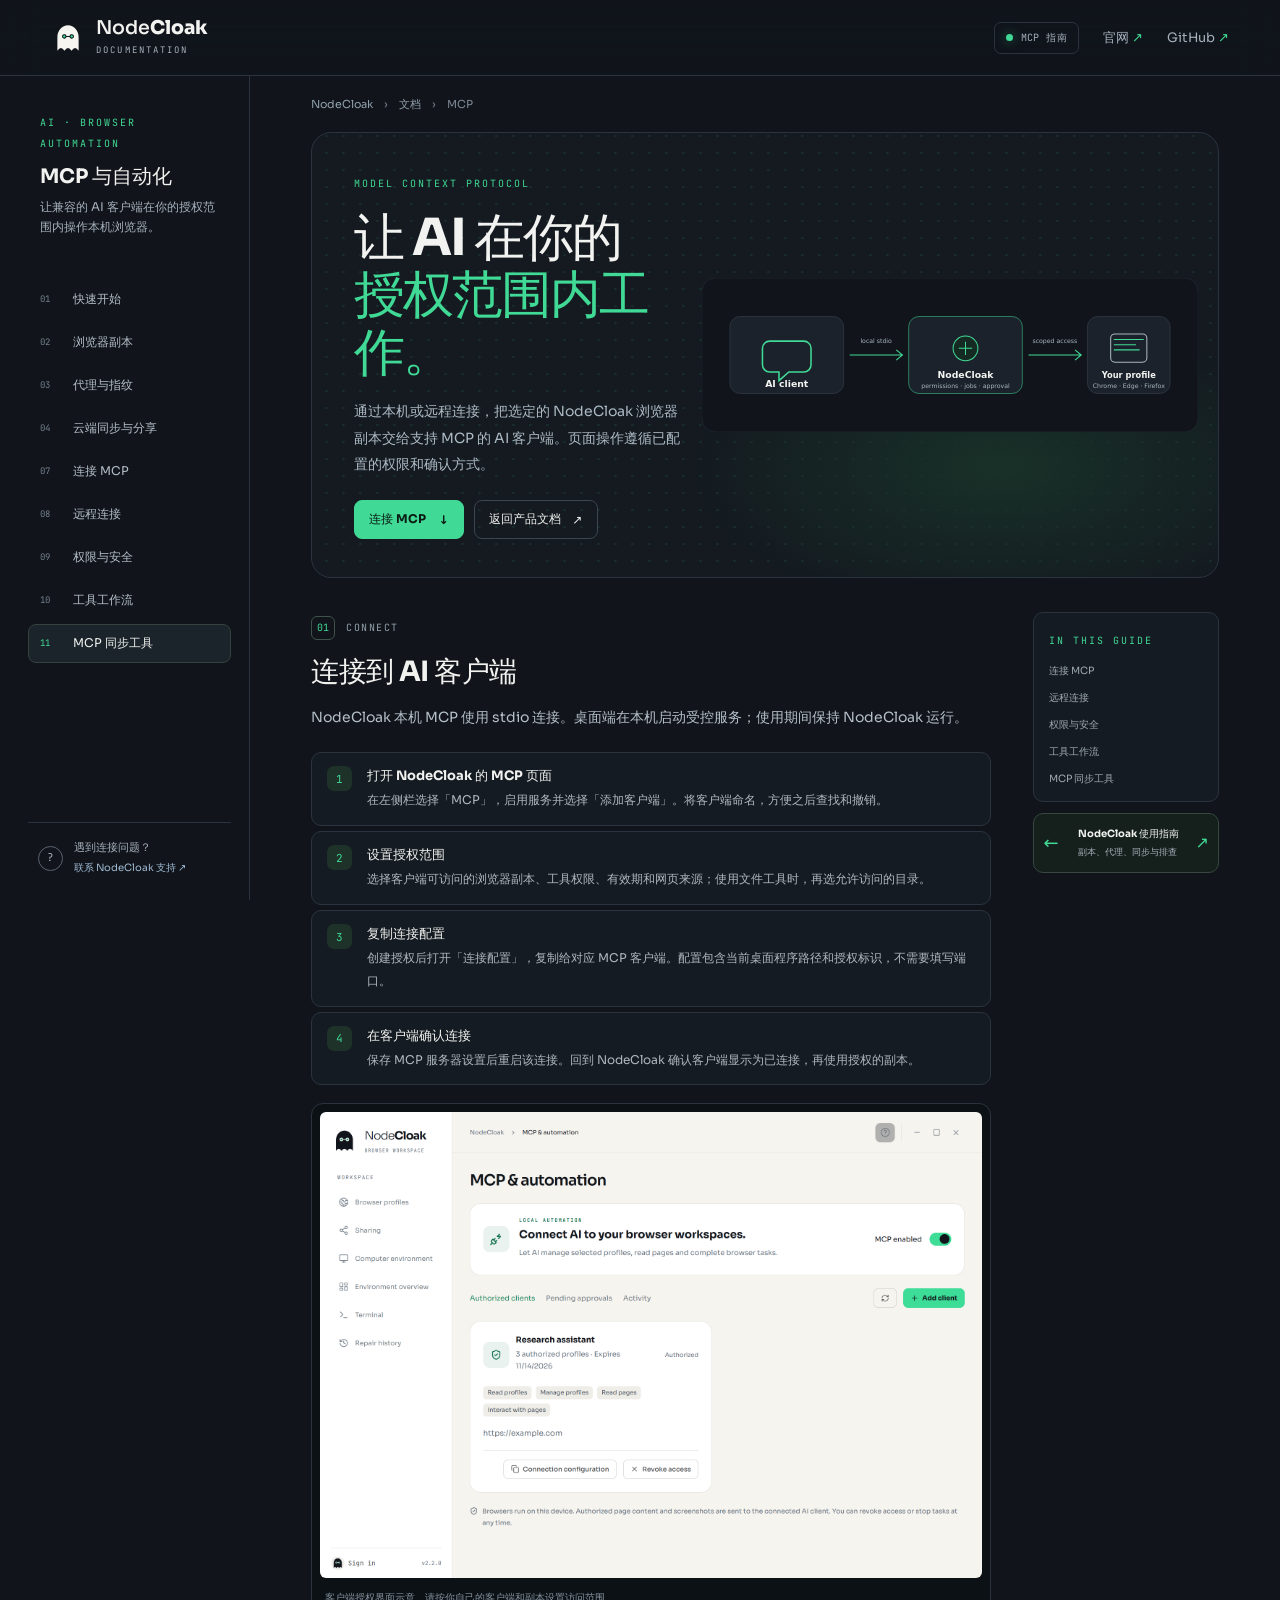
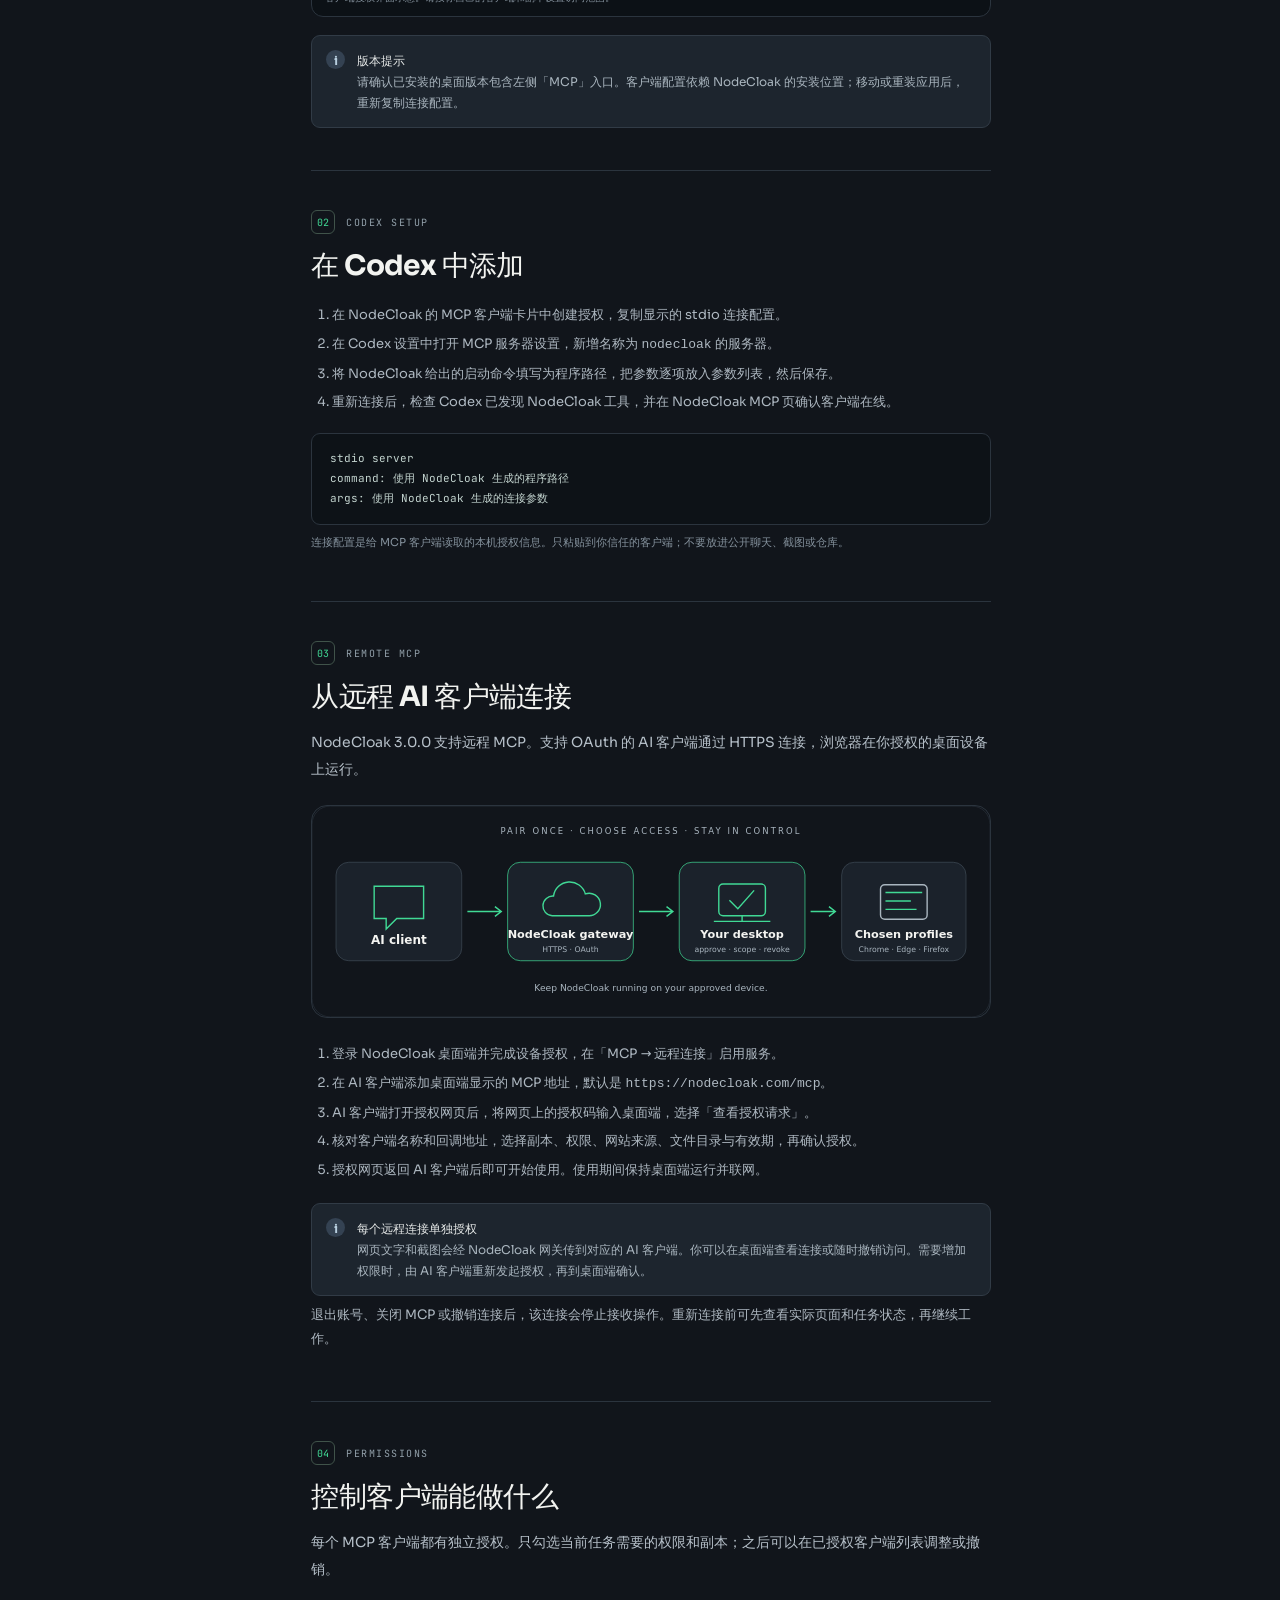
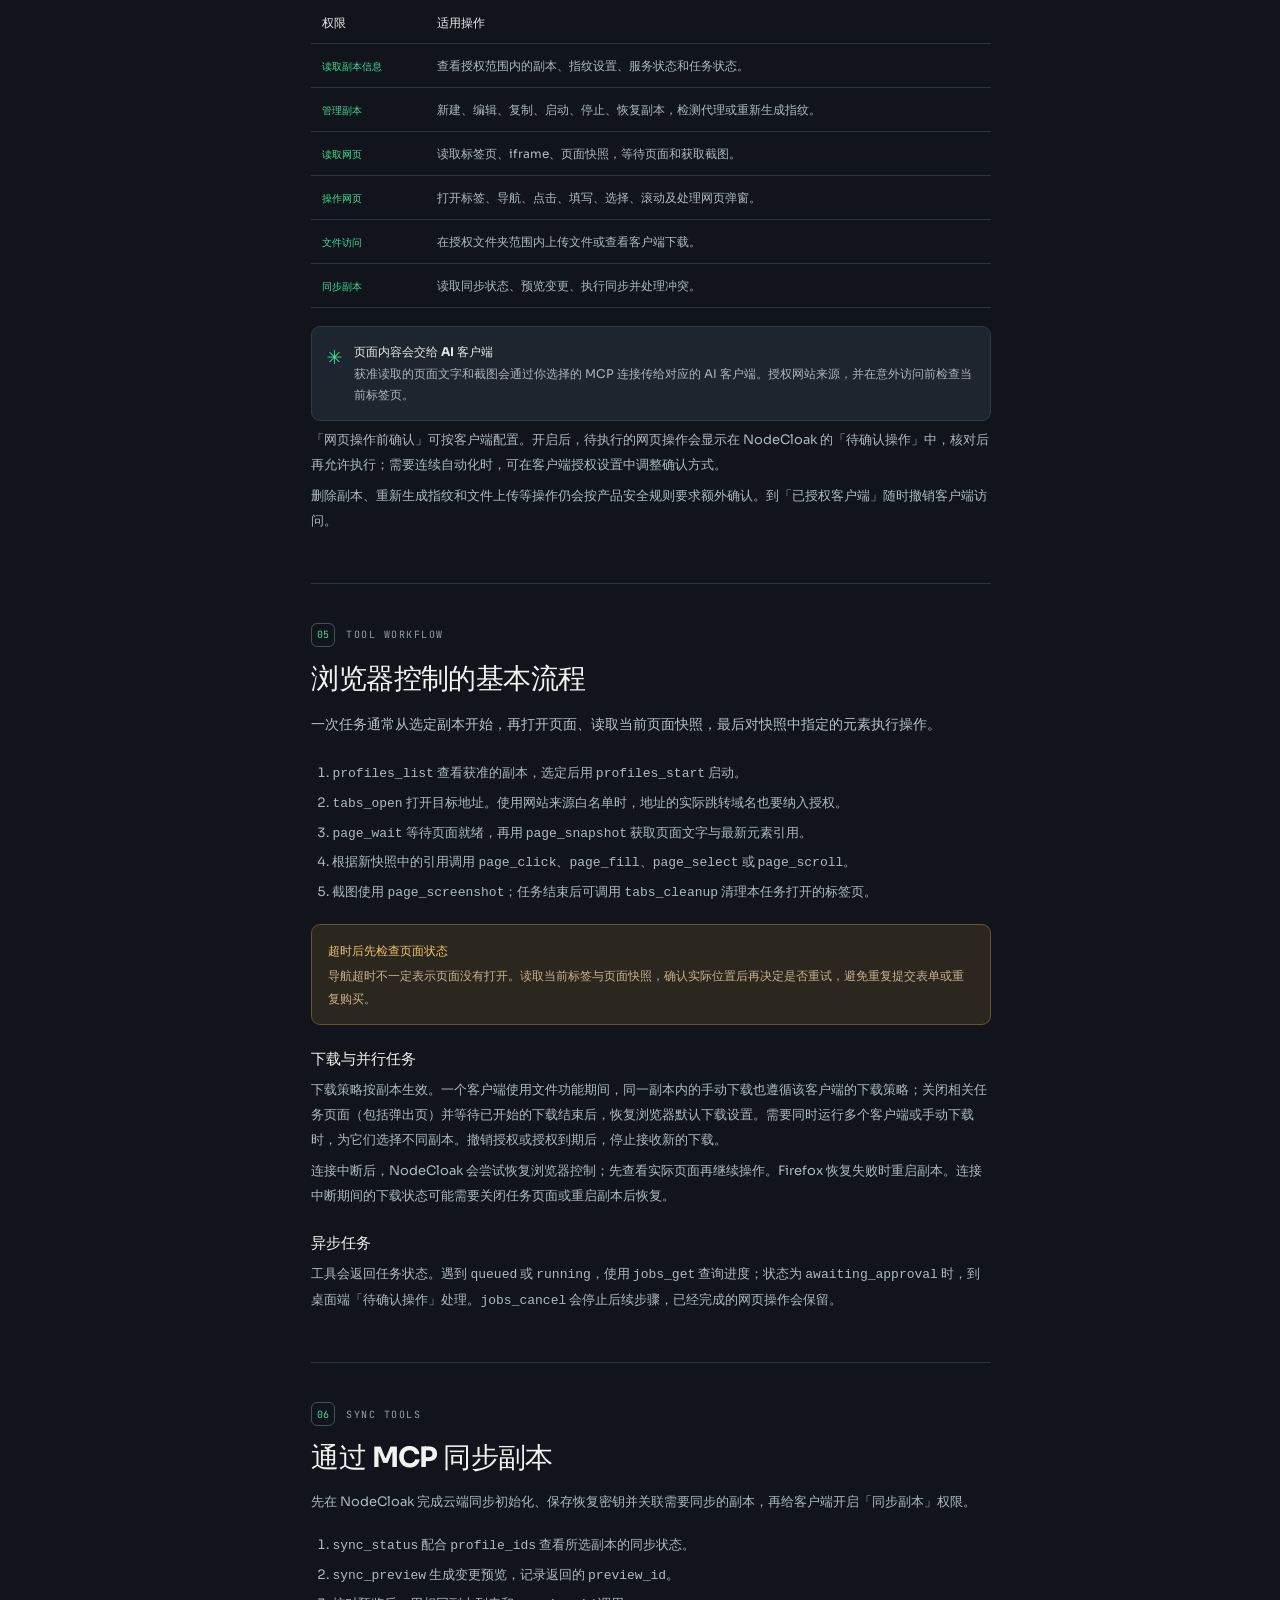
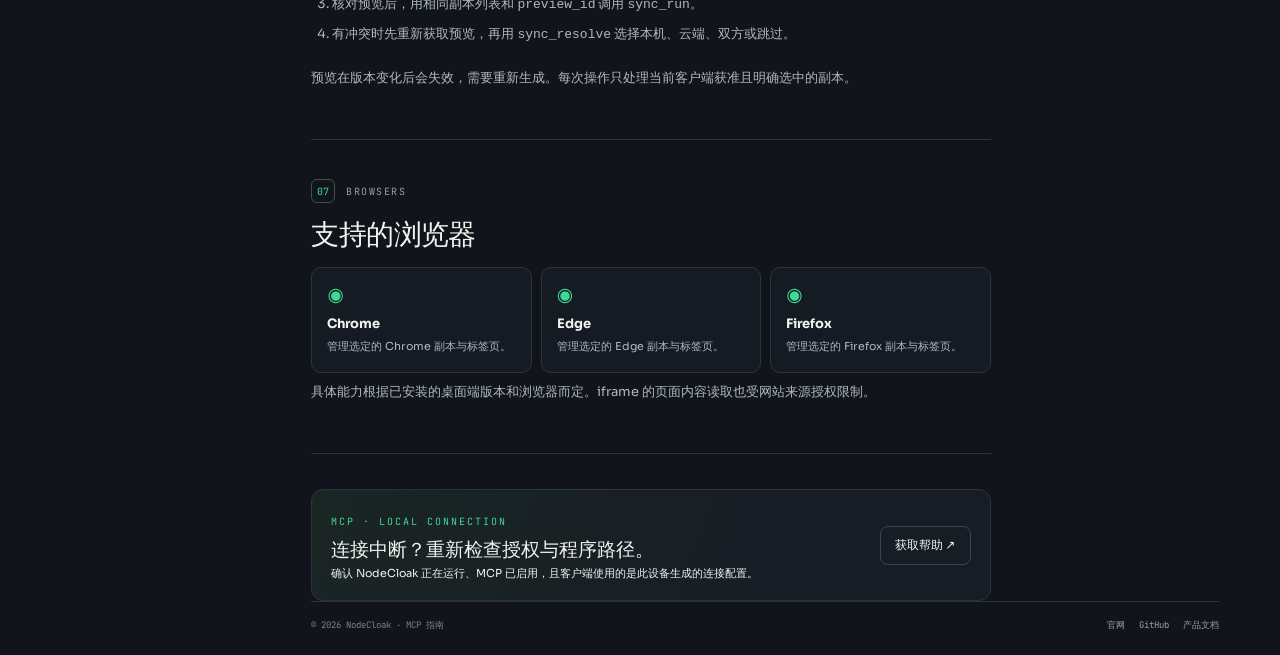
==== commit e6a32431: "docs: explain 3.0.1 terminal environments and browser recovery" ====
--- a/mcp.html
+++ b/mcp.html
@@ -29,7 +29,7 @@
         <table class="permission-table"><thead><tr><th>权限</th><th>适用操作</th></tr></thead><tbody><tr><td><code>读取副本信息</code></td><td>查看授权范围内的副本、指纹设置、服务状态和任务状态。</td></tr><tr><td><code>管理副本</code></td><td>新建、编辑、复制、启动、停止、恢复副本，检测代理或重新生成指纹。</td></tr><tr><td><code>读取网页</code></td><td>读取标签页、iframe、页面快照，等待页面和获取截图。</td></tr><tr><td><code>操作网页</code></td><td>打开标签、导航、点击、填写、选择、滚动及处理网页弹窗。</td></tr><tr><td><code>文件访问</code></td><td>在授权文件夹范围内上传文件或查看客户端下载。</td></tr><tr><td><code>同步副本</code></td><td>读取同步状态、预览变更、执行同步并处理冲突。</td></tr></tbody></table>
         <figure class="callout"><span>✳</span><figcaption><strong>页面内容会交给 AI 客户端</strong><br>获准读取的页面文字和截图会通过你选择的 MCP 连接传给对应的 AI 客户端。授权网站来源，并在意外访问前检查当前标签页。</figcaption></figure><p>「网页操作前确认」可按客户端配置。开启后，待执行的网页操作会显示在 NodeCloak 的「待确认操作」中，核对后再允许执行；需要连续自动化时，可在客户端授权设置中调整确认方式。</p><p>删除副本、重新生成指纹和文件上传等操作仍会按产品安全规则要求额外确认。到「已授权客户端」随时撤销客户端访问。</p></section>
       <section id="workflow" class="doc-section searchable" data-search="工具 调用 工作流 jobs_get profiles_list profiles_start tabs_open page_snapshot page_click page_fill screenshot timeout error">
-        <div class="section-kicker"><span>05</span> TOOL WORKFLOW</div><h2>浏览器控制的基本流程</h2><p class="intro">一次任务通常从选定副本开始，再打开页面、读取当前页面快照，最后对快照中指定的元素执行操作。</p><ol><li><code>profiles_list</code> 查看获准的副本，选定后用 <code>profiles_start</code> 启动。</li><li><code>tabs_open</code> 打开目标地址。使用网站来源白名单时，地址的实际跳转域名也要纳入授权。</li><li><code>page_wait</code> 等待页面就绪，再用 <code>page_snapshot</code> 获取页面文字与最新元素引用。</li><li>根据新快照中的引用调用 <code>page_click</code>、<code>page_fill</code>、<code>page_select</code> 或 <code>page_scroll</code>。</li><li>截图使用 <code>page_screenshot</code>；任务结束后可调用 <code>tabs_cleanup</code> 清理本任务打开的标签页。</li></ol><div class="warning"><b>超时后先检查页面状态</b><p>导航超时不一定表示页面没有打开。读取当前标签与页面快照，确认实际位置后再决定是否重试，避免重复提交表单或重复购买。</p></div><h3>异步任务</h3><p>工具会返回任务状态。遇到 <code>queued</code> 或 <code>running</code>，使用 <code>jobs_get</code> 查询进度；状态为 <code>awaiting_approval</code> 时，到桌面端「待确认操作」处理。<code>jobs_cancel</code> 会停止后续步骤，已经完成的网页操作会保留。</p></section>
+        <div class="section-kicker"><span>05</span> TOOL WORKFLOW</div><h2>浏览器控制的基本流程</h2><p class="intro">一次任务通常从选定副本开始，再打开页面、读取当前页面快照，最后对快照中指定的元素执行操作。</p><ol><li><code>profiles_list</code> 查看获准的副本，选定后用 <code>profiles_start</code> 启动。</li><li><code>tabs_open</code> 打开目标地址。使用网站来源白名单时，地址的实际跳转域名也要纳入授权。</li><li><code>page_wait</code> 等待页面就绪，再用 <code>page_snapshot</code> 获取页面文字与最新元素引用。</li><li>根据新快照中的引用调用 <code>page_click</code>、<code>page_fill</code>、<code>page_select</code> 或 <code>page_scroll</code>。</li><li>截图使用 <code>page_screenshot</code>；任务结束后可调用 <code>tabs_cleanup</code> 清理本任务打开的标签页。</li></ol><div class="warning"><b>超时后先检查页面状态</b><p>导航超时不一定表示页面没有打开。读取当前标签与页面快照，确认实际位置后再决定是否重试，避免重复提交表单或重复购买。</p></div><h3>下载与并行任务</h3><p>下载策略按副本生效。一个客户端使用文件功能期间，同一副本内的手动下载也遵循该客户端的下载策略；关闭相关任务页面（包括弹出页）并等待已开始的下载结束后，恢复浏览器默认下载设置。需要同时运行多个客户端或手动下载时，为它们选择不同副本。撤销授权或授权到期后，停止接收新的下载。</p><p>连接中断后，NodeCloak 会尝试恢复浏览器控制；先查看实际页面再继续操作。Firefox 恢复失败时重启副本。连接中断期间的下载状态可能需要关闭任务页面或重启副本后恢复。</p><h3>异步任务</h3><p>工具会返回任务状态。遇到 <code>queued</code> 或 <code>running</code>，使用 <code>jobs_get</code> 查询进度；状态为 <code>awaiting_approval</code> 时，到桌面端「待确认操作」处理。<code>jobs_cancel</code> 会停止后续步骤，已经完成的网页操作会保留。</p></section>
       <section id="sync-tools" class="doc-section searchable" data-search="MCP 同步工具 sync_status sync_preview sync_run sync_resolve profile_ids preview_id 冲突">
         <div class="section-kicker"><span>06</span> SYNC TOOLS</div><h2>通过 MCP 同步副本</h2><p>先在 NodeCloak 完成云端同步初始化、保存恢复密钥并关联需要同步的副本，再给客户端开启「同步副本」权限。</p><ol><li><code>sync_status</code> 配合 <code>profile_ids</code> 查看所选副本的同步状态。</li><li><code>sync_preview</code> 生成变更预览，记录返回的 <code>preview_id</code>。</li><li>核对预览后，用相同副本列表和 <code>preview_id</code> 调用 <code>sync_run</code>。</li><li>有冲突时先重新获取预览，再用 <code>sync_resolve</code> 选择本机、云端、双方或跳过。</li></ol><p>预览在版本变化后会失效，需要重新生成。每次操作只处理当前客户端获准且明确选中的副本。</p></section>
       <section class="doc-section searchable" data-search="Chrome Edge Firefox 支持 浏览器 iframe 扩展">
